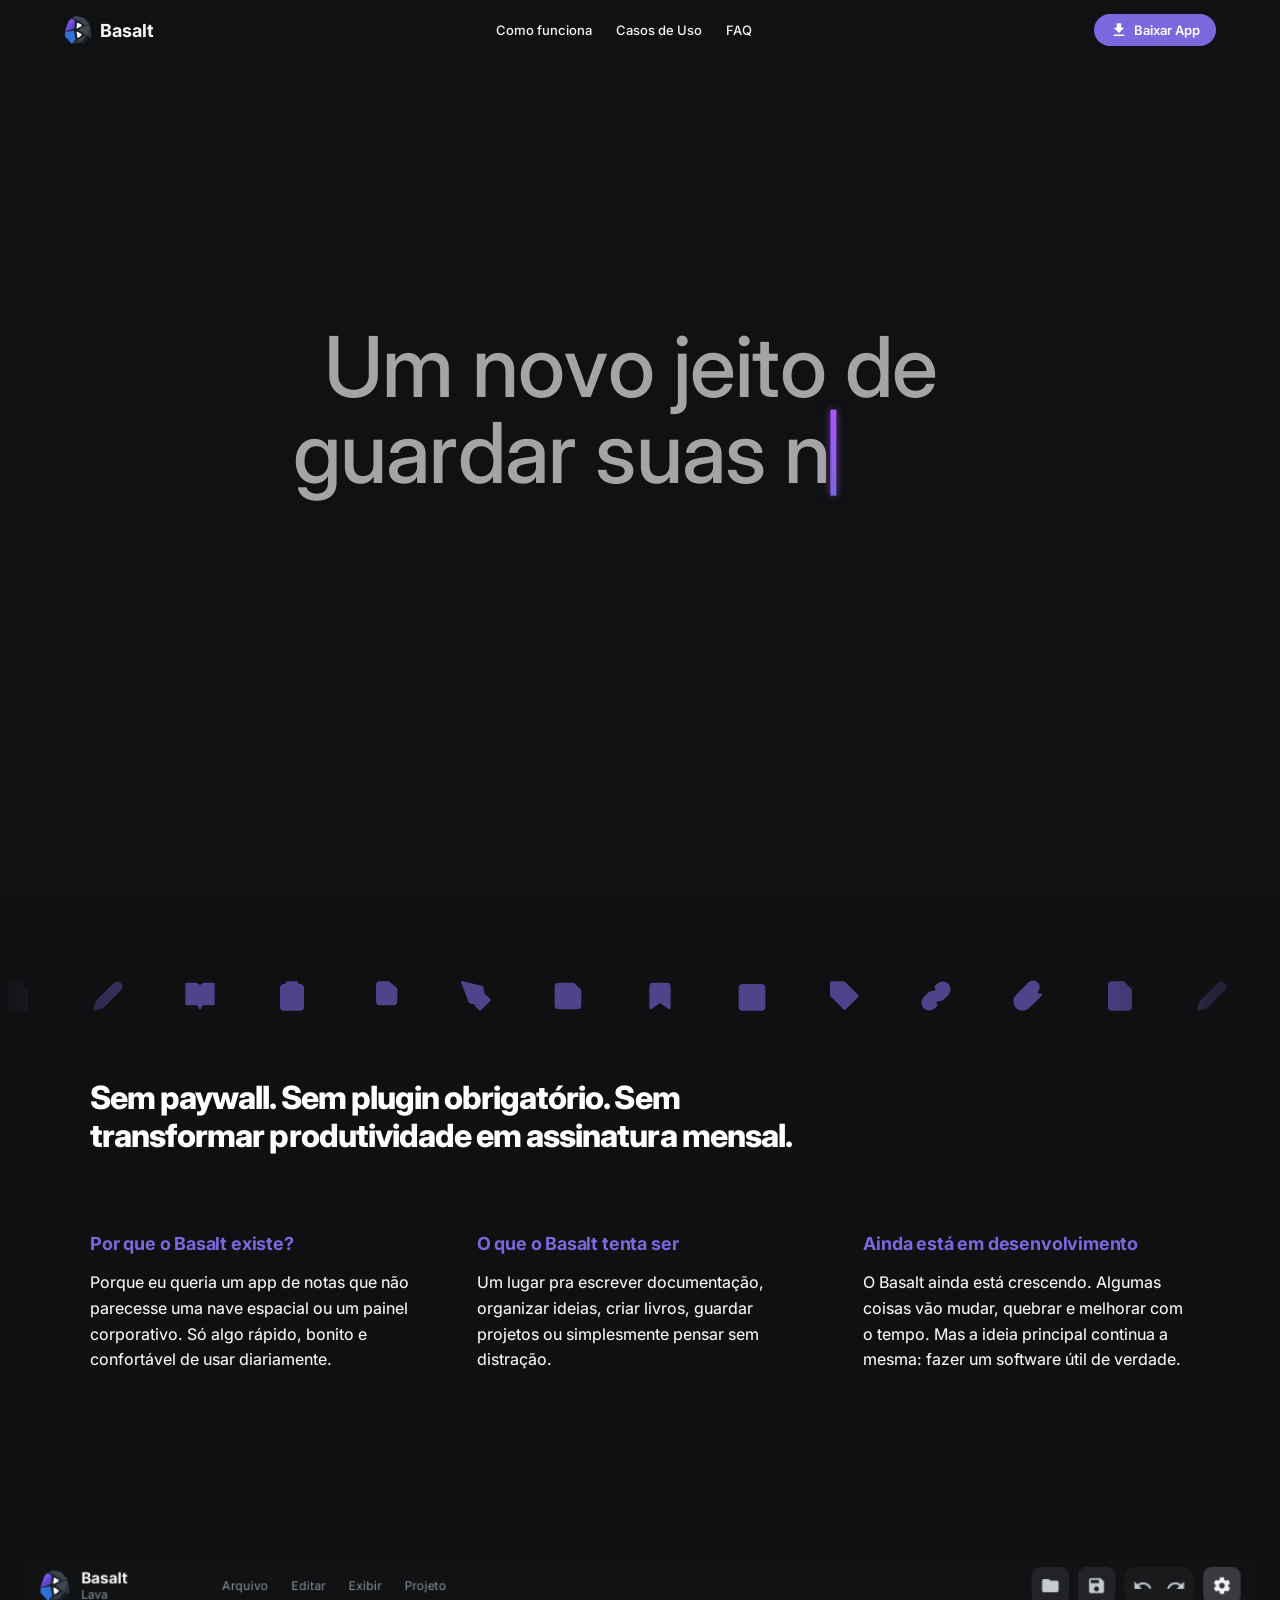
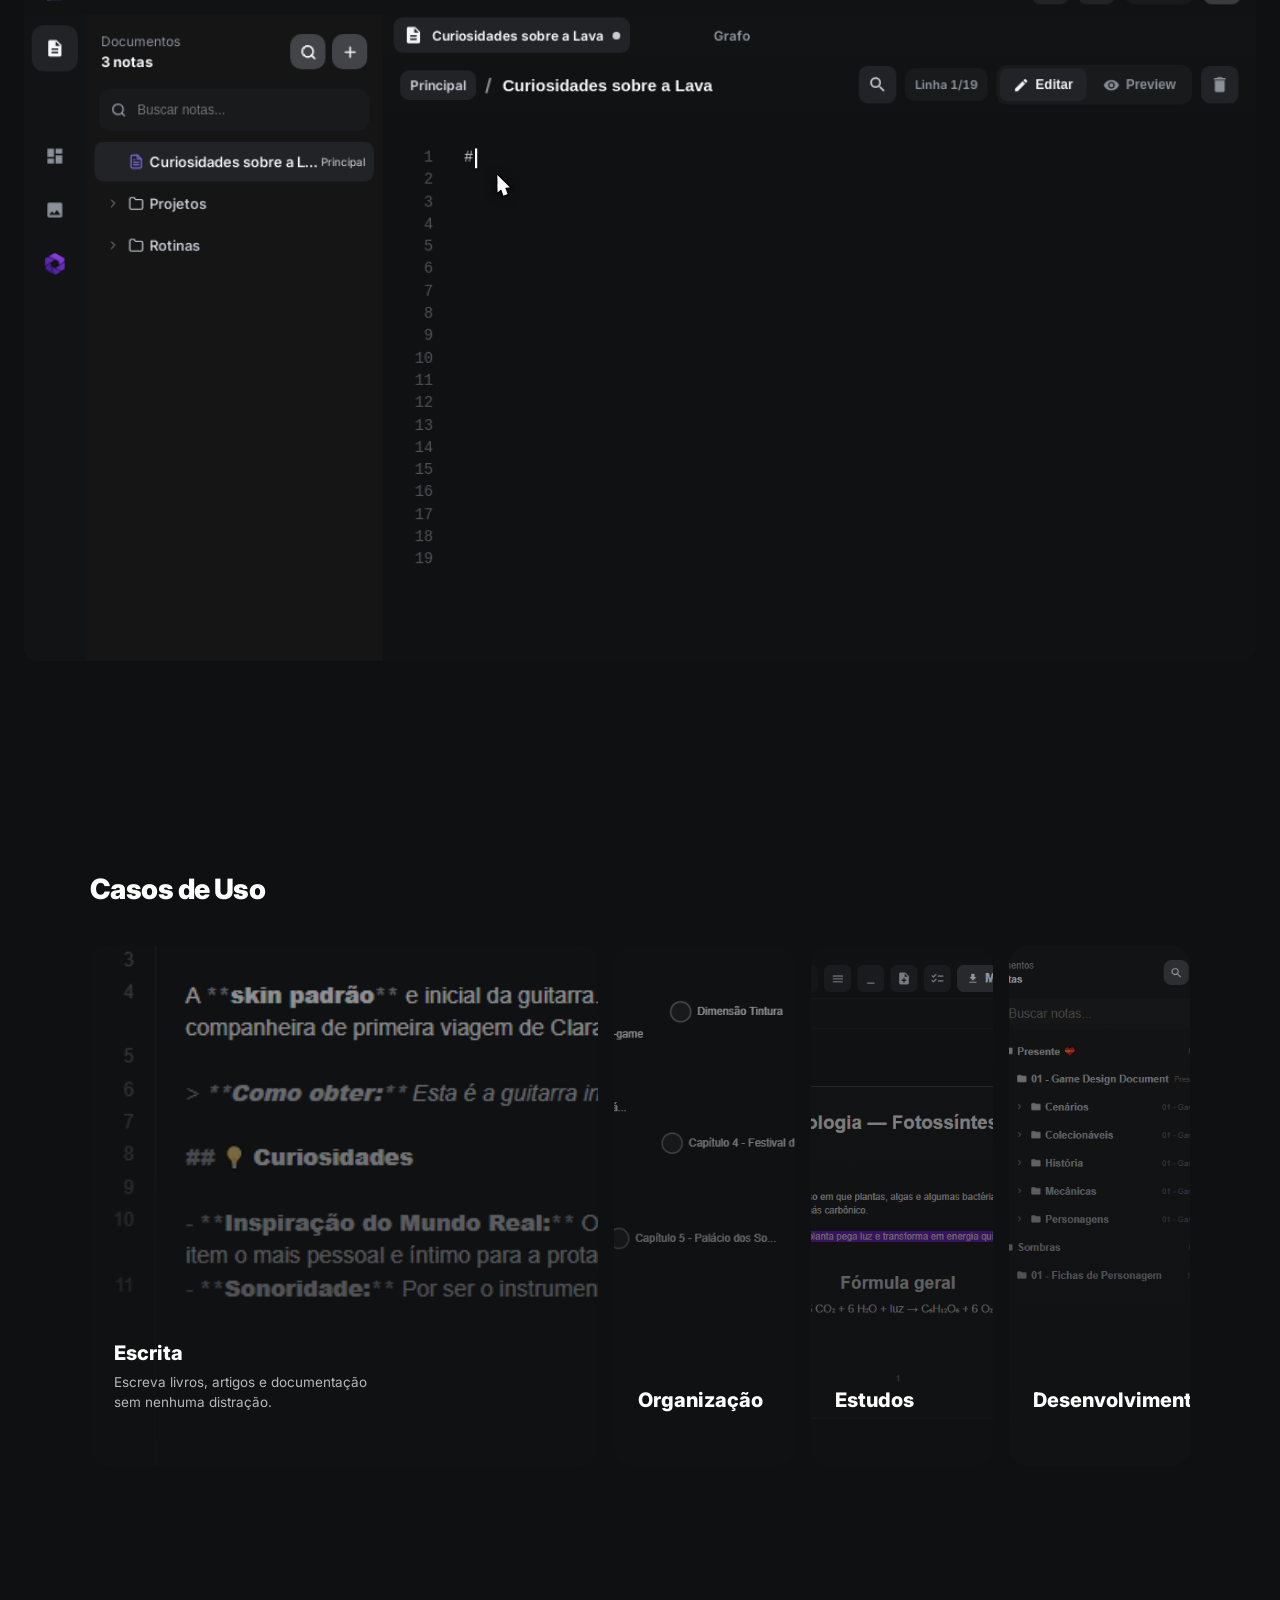
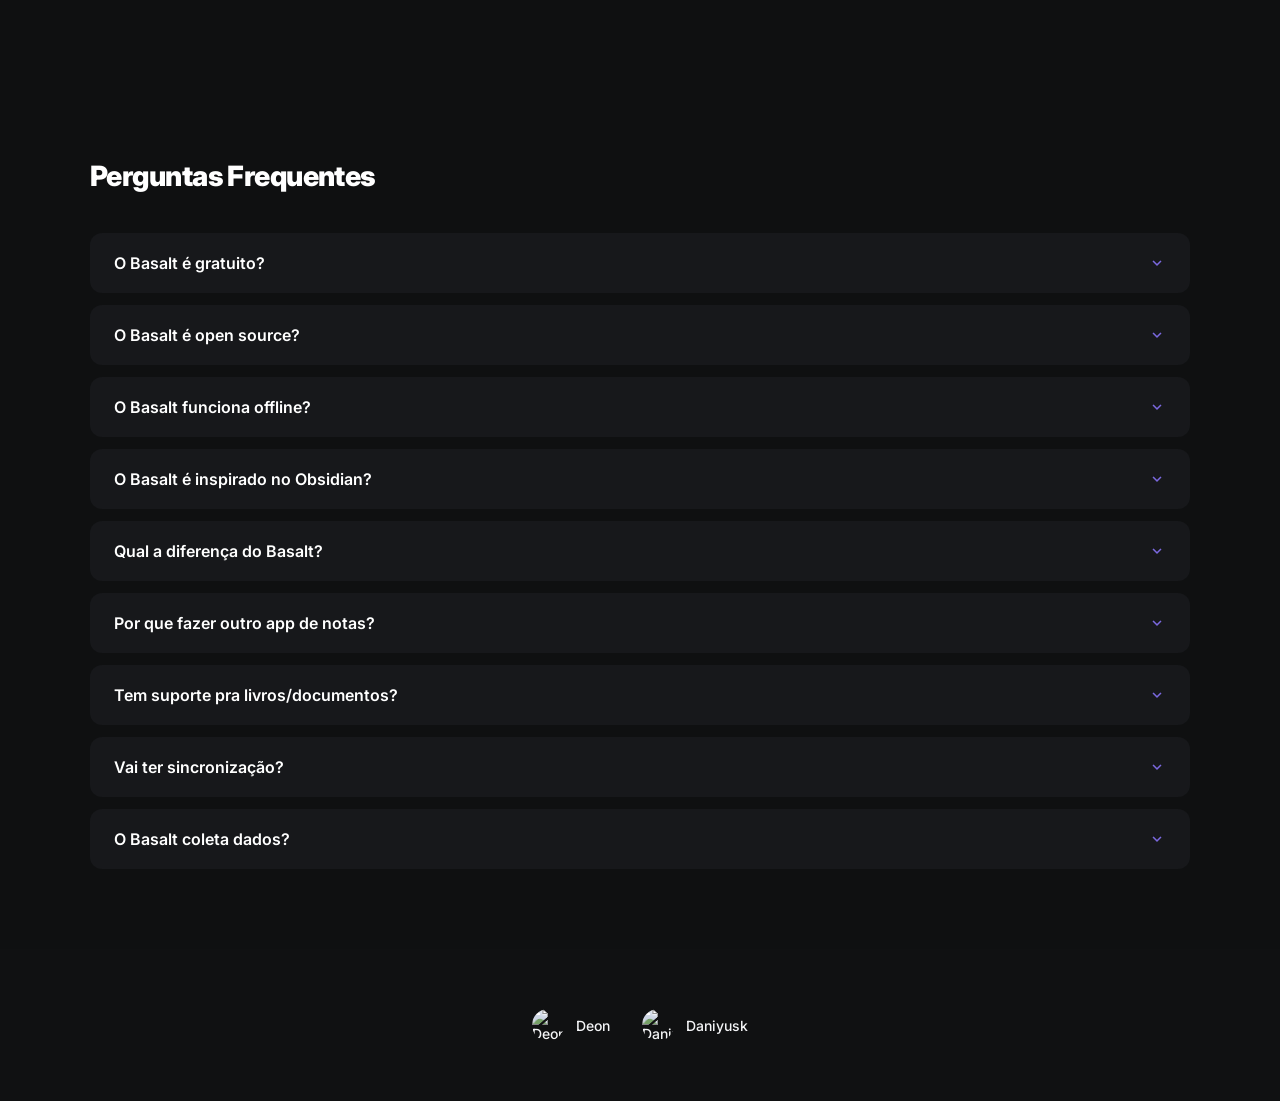
==== index.html @ 3f659035 "Initial commit: Um novo editor de notas." ====
<!DOCTYPE html>
<html lang="pt-BR">
<head>
  <meta charset="UTF-8" />
  <meta name="viewport" content="width=device-width, initial-scale=1.0" />
  <title>Basalt</title>
  <meta name="description" content="Um novo editor de notas." />
  <link rel="icon" type="image/svg+xml" href="images/basalt_logo_solo.svg" />
  <link rel="preconnect" href="https://fonts.googleapis.com" />
  <link rel="preconnect" href="https://fonts.gstatic.com" crossorigin />
  <link href="https://fonts.googleapis.com/css2?family=Inter:wght@400;500;600;700;800&display=swap" rel="stylesheet" />
  <link href="https://fonts.googleapis.com/icon?family=Material+Icons" rel="stylesheet" />
  <link rel="stylesheet" href="style.css" />
</head>
<body data-theme="basalt">

  <header class="main-nav-header">
    <div class="nav-container">
      <a href="index.html" class="nav-logo">
        <img src="images/basalt_logo_solo_white.svg" alt="Basalt Logo" />
        <span>Basalt</span>
      </a>
      <nav class="nav-links">
        <a href="#interactive-preview">Como funciona</a>
        <a href="#use-cases">Casos de Uso</a>
        <a href="#faq">FAQ</a>
        <a href="download.html" class="nav-btn-mobile">Baixar</a>
      </nav>
      <div class="nav-cta">
        <a href="download.html" class="btn-nav-primary">
          <span class="material-icons">file_download</span>
          <span>Baixar App</span>
        </a>
      </div>
      <button class="mobile-menu-toggle" aria-label="Abrir menu">
        <span class="material-icons">menu</span>
      </button>
    </div>
  </header>

  <div class="intro-wrapper">
    <div class="intro-container">
      <div class="intro-logo-header">
        <img class="brand-logo" src="images/basalt_logo_solo_white.svg" alt="Basalt Notes Logo" />
        <span class="brand-name-basalt">Basalt</span>
        <span class="brand-name-notes">Notes</span>
      </div>
      <h1 class="intro-title">
        <span class="intro-title-text"></span><span class="type-cursor"></span>
      </h1>
      <div class="intro-actions">
        <a href="download.html" class="btn btn-primary" id="btn-download">Baixar App</a>
        <a href="#use-cases" class="btn btn-secondary">Casos de uso</a>
      </div>
      <p class="intro-badge-notice">Aplicativo em fase de testes</p>
    </div>
  </div>

  <!-- Mission & Values Section -->
  <section class="mission-section">
    <div class="icon-ticker">
      <div class="icon-ticker-track" id="ticker-track">
        <!-- Reusable Set of 12 Note-Related Icons (Repeated 4 times for ultra-wide safety) -->
        <div class="ticker-set">
          <div class="ticker-item"><svg xmlns="http://www.w3.org/2000/svg" width="24" height="24" viewBox="0 0 24 24" fill="currentColor" stroke="currentColor" stroke-width="2" stroke-linecap="round" stroke-linejoin="round"><path d="M14.5 2H6a2 2 0 0 0-2 2v16a2 2 0 0 0 2 2h12a2 2 0 0 0 2-2V7.5L14.5 2z"></path><polyline points="14 2 14 8 20 8"></polyline></svg></div>
          <div class="ticker-item"><svg xmlns="http://www.w3.org/2000/svg" width="24" height="24" viewBox="0 0 24 24" fill="currentColor" stroke="currentColor" stroke-width="2" stroke-linecap="round" stroke-linejoin="round"><path d="M17 3a2.828 2.828 0 1 1 4 4L7.5 20.5 2 22l1.5-5.5L17 3z"></path></svg></div>
          <div class="ticker-item"><svg xmlns="http://www.w3.org/2000/svg" width="24" height="24" viewBox="0 0 24 24" fill="currentColor" stroke="currentColor" stroke-width="2" stroke-linecap="round" stroke-linejoin="round"><path d="M2 3h6a4 4 0 0 1 4 4v14a3 3 0 0 0-3-3H2z"></path><path d="M22 3h-6a4 4 0 0 0-4 4v14a3 3 0 0 1 3-3h7z"></path></svg></div>
          <div class="ticker-item"><svg xmlns="http://www.w3.org/2000/svg" width="24" height="24" viewBox="0 0 24 24" fill="currentColor" stroke="currentColor" stroke-width="2" stroke-linecap="round" stroke-linejoin="round"><rect x="8" y="2" width="8" height="4" rx="1" ry="1"></rect><path d="M16 4h2a2 2 0 0 1 2 2v14a2 2 0 0 1-2 2H6a2 2 0 0 1-2-2V6a2 2 0 0 1 2-2h2"></path></svg></div>
          <div class="ticker-item"><svg xmlns="http://www.w3.org/2000/svg" width="24" height="24" viewBox="0 0 24 24" fill="currentColor" stroke="currentColor" stroke-width="2" stroke-linecap="round" stroke-linejoin="round"><path d="M15.5 2H8.6c-.4 0-.8.2-1.1.5-.3.3-.5.7-.5 1.1v12.8c0 .4.2.8.5 1.1.3.3.7.5 1.1.5h10.8c.4 0 .8-.2 1.1-.5.3-.3.5-.7.5-1.1V6.5L15.5 2z"></path><path d="M15 2v5h5"></path></svg></div>
          <div class="ticker-item"><svg xmlns="http://www.w3.org/2000/svg" width="24" height="24" viewBox="0 0 24 24" fill="currentColor" stroke="currentColor" stroke-width="2" stroke-linecap="round" stroke-linejoin="round"><path d="m12 19 7-7 3 3-7 7-3-3z"></path><path d="m18 13-1.5-7.5L2 2l5.5 14.5L13 18l5-5z"></path><path d="m2 2 5 2.25L2 2z"></path></svg></div>
          <div class="ticker-item"><svg xmlns="http://www.w3.org/2000/svg" width="24" height="24" viewBox="0 0 24 24" fill="currentColor" stroke="currentColor" stroke-width="2" stroke-linecap="round" stroke-linejoin="round"><path d="M19 21H5a2 2 0 0 1-2-2V5a2 2 0 0 1 2-2h11l5 5v11a2 2 0 0 1-2 2z"></path><polyline points="17 21 17 13 7 13 7 21"></polyline><polyline points="7 3 7 8 15 8"></polyline></svg></div>
          <div class="ticker-item"><svg xmlns="http://www.w3.org/2000/svg" width="24" height="24" viewBox="0 0 24 24" fill="currentColor" stroke="currentColor" stroke-width="2" stroke-linecap="round" stroke-linejoin="round"><path d="m19 21-7-5-7 5V5a2 2 0 0 1 2-2h10a2 2 0 0 1 2 2z"></path></svg></div>
          <div class="ticker-item"><svg xmlns="http://www.w3.org/2000/svg" width="24" height="24" viewBox="0 0 24 24" fill="currentColor" stroke="currentColor" stroke-width="2" stroke-linecap="round" stroke-linejoin="round"><rect x="3" y="4" width="18" height="18" rx="2" ry="2"></rect><line x1="3" y1="10" x2="21" y2="10"></line><line x1="9" y1="4" x2="9" y2="10"></line><line x1="15" y1="4" x2="15" y2="10"></line></svg></div>
          <div class="ticker-item"><svg xmlns="http://www.w3.org/2000/svg" width="24" height="24" viewBox="0 0 24 24" fill="currentColor" stroke="currentColor" stroke-width="2" stroke-linecap="round" stroke-linejoin="round"><path d="m12 2 10 10-9.5 9.5-10-10V2z"></path><circle cx="9" cy="9" r="2"></circle></svg></div>
          <div class="ticker-item"><svg xmlns="http://www.w3.org/2000/svg" width="24" height="24" viewBox="0 0 24 24" fill="currentColor" stroke="currentColor" stroke-width="2" stroke-linecap="round" stroke-linejoin="round"><path d="M10 13a5 5 0 0 0 7.54.54l3-3a5 5 0 0 0-7.07-7.07l-1.72 1.71"></path><path d="M14 11a5 5 0 0 0-7.54-.54l-3 3a5 5 0 0 0 7.07 7.07l1.71-1.71"></path></svg></div>
          <div class="ticker-item"><svg xmlns="http://www.w3.org/2000/svg" width="24" height="24" viewBox="0 0 24 24" fill="currentColor" stroke="currentColor" stroke-width="2" stroke-linecap="round" stroke-linejoin="round"><path d="m21.44 11.05-9.19 9.19a6 6 0 0 1-8.49-8.49l9.19-9.19a4 4 0 0 1 5.66 5.66l-9.2 9.19a2 2 0 0 1-2.83-2.83l8.49-8.48"></path></svg></div>
        </div>
        <!-- Duplicates -->
        <div class="ticker-set"><div class="ticker-item"><svg xmlns="http://www.w3.org/2000/svg" width="24" height="24" viewBox="0 0 24 24" fill="currentColor" stroke="currentColor" stroke-width="2" stroke-linecap="round" stroke-linejoin="round"><path d="M14.5 2H6a2 2 0 0 0-2 2v16a2 2 0 0 0 2 2h12a2 2 0 0 0 2-2V7.5L14.5 2z"></path><polyline points="14 2 14 8 20 8"></polyline></svg></div><div class="ticker-item"><svg xmlns="http://www.w3.org/2000/svg" width="24" height="24" viewBox="0 0 24 24" fill="currentColor" stroke="currentColor" stroke-width="2" stroke-linecap="round" stroke-linejoin="round"><path d="M17 3a2.828 2.828 0 1 1 4 4L7.5 20.5 2 22l1.5-5.5L17 3z"></path></svg></div><div class="ticker-item"><svg xmlns="http://www.w3.org/2000/svg" width="24" height="24" viewBox="0 0 24 24" fill="currentColor" stroke="currentColor" stroke-width="2" stroke-linecap="round" stroke-linejoin="round"><path d="M2 3h6a4 4 0 0 1 4 4v14a3 3 0 0 0-3-3H2z"></path><path d="M22 3h-6a4 4 0 0 0-4 4v14a3 3 0 0 1 3-3h7z"></path></svg></div><div class="ticker-item"><svg xmlns="http://www.w3.org/2000/svg" width="24" height="24" viewBox="0 0 24 24" fill="currentColor" stroke="currentColor" stroke-width="2" stroke-linecap="round" stroke-linejoin="round"><rect x="8" y="2" width="8" height="4" rx="1" ry="1"></rect><path d="M16 4h2a2 2 0 0 1 2 2v14a2 2 0 0 1-2 2H6a2 2 0 0 1-2-2V6a2 2 0 0 1 2-2h2"></path></svg></div><div class="ticker-item"><svg xmlns="http://www.w3.org/2000/svg" width="24" height="24" viewBox="0 0 24 24" fill="currentColor" stroke="currentColor" stroke-width="2" stroke-linecap="round" stroke-linejoin="round"><path d="M15.5 2H8.6c-.4 0-.8.2-1.1.5-.3.3-.5.7-.5 1.1v12.8c0 .4.2.8.5 1.1.3.3.7.5 1.1.5h10.8c.4 0 .8-.2 1.1-.5.3-.3.5-.7.5-1.1V6.5L15.5 2z"></path><path d="M15 2v5h5"></path></svg></div><div class="ticker-item"><svg xmlns="http://www.w3.org/2000/svg" width="24" height="24" viewBox="0 0 24 24" fill="currentColor" stroke="currentColor" stroke-width="2" stroke-linecap="round" stroke-linejoin="round"><path d="m12 19 7-7 3 3-7 7-3-3z"></path><path d="m18 13-1.5-7.5L2 2l5.5 14.5L13 18l5-5z"></path><path d="m2 2 5 2.25L2 2z"></path></svg></div><div class="ticker-item"><svg xmlns="http://www.w3.org/2000/svg" width="24" height="24" viewBox="0 0 24 24" fill="currentColor" stroke="currentColor" stroke-width="2" stroke-linecap="round" stroke-linejoin="round"><path d="M19 21H5a2 2 0 0 1-2-2V5a2 2 0 0 1 2-2h11l5 5v11a2 2 0 0 1-2 2z"></path><polyline points="17 21 17 13 7 13 7 21"></polyline><polyline points="7 3 7 8 15 8"></polyline></svg></div><div class="ticker-item"><svg xmlns="http://www.w3.org/2000/svg" width="24" height="24" viewBox="0 0 24 24" fill="currentColor" stroke="currentColor" stroke-width="2" stroke-linecap="round" stroke-linejoin="round"><path d="m19 21-7-5-7 5V5a2 2 0 0 1 2-2h10a2 2 0 0 1 2 2z"></path></svg></div><div class="ticker-item"><svg xmlns="http://www.w3.org/2000/svg" width="24" height="24" viewBox="0 0 24 24" fill="currentColor" stroke="currentColor" stroke-width="2" stroke-linecap="round" stroke-linejoin="round"><rect x="3" y="4" width="18" height="18" rx="2" ry="2"></rect><line x1="3" y1="10" x2="21" y2="10"></line><line x1="9" y1="4" x2="9" y2="10"></line><line x1="15" y1="4" x2="15" y2="10"></line></svg></div><div class="ticker-item"><svg xmlns="http://www.w3.org/2000/svg" width="24" height="24" viewBox="0 0 24 24" fill="currentColor" stroke="currentColor" stroke-width="2" stroke-linecap="round" stroke-linejoin="round"><path d="m12 2 10 10-9.5 9.5-10-10V2z"></path><circle cx="9" cy="9" r="2"></circle></svg></div><div class="ticker-item"><svg xmlns="http://www.w3.org/2000/svg" width="24" height="24" viewBox="0 0 24 24" fill="currentColor" stroke="currentColor" stroke-width="2" stroke-linecap="round" stroke-linejoin="round"><path d="M10 13a5 5 0 0 0 7.54.54l3-3a5 5 0 0 0-7.07-7.07l-1.72 1.71"></path><path d="M14 11a5 5 0 0 0-7.54-.54l-3 3a5 5 0 0 0 7.07 7.07l1.71-1.71"></path></svg></div><div class="ticker-item"><svg xmlns="http://www.w3.org/2000/svg" width="24" height="24" viewBox="0 0 24 24" fill="currentColor" stroke="currentColor" stroke-width="2" stroke-linecap="round" stroke-linejoin="round"><path d="m21.44 11.05-9.19 9.19a6 6 0 0 1-8.49-8.49l9.19-9.19a4 4 0 0 1 5.66 5.66l-9.2 9.19a2 2 0 0 1-2.83-2.83l8.49-8.48"></path></svg></div></div>
        <div class="ticker-set"><div class="ticker-item"><svg xmlns="http://www.w3.org/2000/svg" width="24" height="24" viewBox="0 0 24 24" fill="currentColor" stroke="currentColor" stroke-width="2" stroke-linecap="round" stroke-linejoin="round"><path d="M14.5 2H6a2 2 0 0 0-2 2v16a2 2 0 0 0 2 2h12a2 2 0 0 0 2-2V7.5L14.5 2z"></path><polyline points="14 2 14 8 20 8"></polyline></svg></div><div class="ticker-item"><svg xmlns="http://www.w3.org/2000/svg" width="24" height="24" viewBox="0 0 24 24" fill="currentColor" stroke="currentColor" stroke-width="2" stroke-linecap="round" stroke-linejoin="round"><path d="M17 3a2.828 2.828 0 1 1 4 4L7.5 20.5 2 22l1.5-5.5L17 3z"></path></svg></div><div class="ticker-item"><svg xmlns="http://www.w3.org/2000/svg" width="24" height="24" viewBox="0 0 24 24" fill="currentColor" stroke="currentColor" stroke-width="2" stroke-linecap="round" stroke-linejoin="round"><path d="M2 3h6a4 4 0 0 1 4 4v14a3 3 0 0 0-3-3H2z"></path><path d="M22 3h-6a4 4 0 0 0-4 4v14a3 3 0 0 1 3-3h7z"></path></svg></div><div class="ticker-item"><svg xmlns="http://www.w3.org/2000/svg" width="24" height="24" viewBox="0 0 24 24" fill="currentColor" stroke="currentColor" stroke-width="2" stroke-linecap="round" stroke-linejoin="round"><rect x="8" y="2" width="8" height="4" rx="1" ry="1"></rect><path d="M16 4h2a2 2 0 0 1 2 2v14a2 2 0 0 1-2 2H6a2 2 0 0 1-2-2V6a2 2 0 0 1 2-2h2"></path></svg></div><div class="ticker-item"><svg xmlns="http://www.w3.org/2000/svg" width="24" height="24" viewBox="0 0 24 24" fill="currentColor" stroke="currentColor" stroke-width="2" stroke-linecap="round" stroke-linejoin="round"><path d="M15.5 2H8.6c-.4 0-.8.2-1.1.5-.3.3-.5.7-.5 1.1v12.8c0 .4.2.8.5 1.1.3.3.7.5 1.1.5h10.8c.4 0 .8-.2 1.1-.5.3-.3.5-.7.5-1.1V6.5L15.5 2z"></path><path d="M15 2v5h5"></path></svg></div><div class="ticker-item"><svg xmlns="http://www.w3.org/2000/svg" width="24" height="24" viewBox="0 0 24 24" fill="currentColor" stroke="currentColor" stroke-width="2" stroke-linecap="round" stroke-linejoin="round"><path d="m12 19 7-7 3 3-7 7-3-3z"></path><path d="m18 13-1.5-7.5L2 2l5.5 14.5L13 18l5-5z"></path><path d="m2 2 5 2.25L2 2z"></path></svg></div><div class="ticker-item"><svg xmlns="http://www.w3.org/2000/svg" width="24" height="24" viewBox="0 0 24 24" fill="currentColor" stroke="currentColor" stroke-width="2" stroke-linecap="round" stroke-linejoin="round"><path d="M19 21H5a2 2 0 0 1-2-2V5a2 2 0 0 1 2-2h11l5 5v11a2 2 0 0 1-2 2z"></path><polyline points="17 21 17 13 7 13 7 21"></polyline><polyline points="7 3 7 8 15 8"></polyline></svg></div><div class="ticker-item"><svg xmlns="http://www.w3.org/2000/svg" width="24" height="24" viewBox="0 0 24 24" fill="currentColor" stroke="currentColor" stroke-width="2" stroke-linecap="round" stroke-linejoin="round"><path d="m19 21-7-5-7 5V5a2 2 0 0 1 2-2h10a2 2 0 0 1 2 2z"></path></svg></div><div class="ticker-item"><svg xmlns="http://www.w3.org/2000/svg" width="24" height="24" viewBox="0 0 24 24" fill="currentColor" stroke="currentColor" stroke-width="2" stroke-linecap="round" stroke-linejoin="round"><rect x="3" y="4" width="18" height="18" rx="2" ry="2"></rect><line x1="3" y1="10" x2="21" y2="10"></line><line x1="9" y1="4" x2="9" y2="10"></line><line x1="15" y1="4" x2="15" y2="10"></line></svg></div><div class="ticker-item"><svg xmlns="http://www.w3.org/2000/svg" width="24" height="24" viewBox="0 0 24 24" fill="currentColor" stroke="currentColor" stroke-width="2" stroke-linecap="round" stroke-linejoin="round"><path d="m12 2 10 10-9.5 9.5-10-10V2z"></path><circle cx="9" cy="9" r="2"></circle></svg></div><div class="ticker-item"><svg xmlns="http://www.w3.org/2000/svg" width="24" height="24" viewBox="0 0 24 24" fill="currentColor" stroke="currentColor" stroke-width="2" stroke-linecap="round" stroke-linejoin="round"><path d="M10 13a5 5 0 0 0 7.54.54l3-3a5 5 0 0 0-7.07-7.07l-1.72 1.71"></path><path d="M14 11a5 5 0 0 0-7.54-.54l-3 3a5 5 0 0 0 7.07 7.07l1.71-1.71"></path></svg></div><div class="ticker-item"><svg xmlns="http://www.w3.org/2000/svg" width="24" height="24" viewBox="0 0 24 24" fill="currentColor" stroke="currentColor" stroke-width="2" stroke-linecap="round" stroke-linejoin="round"><path d="m21.44 11.05-9.19 9.19a6 6 0 0 1-8.49-8.49l9.19-9.19a4 4 0 0 1 5.66 5.66l-9.2 9.19a2 2 0 0 1-2.83-2.83l8.49-8.48"></path></svg></div></div>
        <div class="ticker-set"><div class="ticker-item"><svg xmlns="http://www.w3.org/2000/svg" width="24" height="24" viewBox="0 0 24 24" fill="currentColor" stroke="currentColor" stroke-width="2" stroke-linecap="round" stroke-linejoin="round"><path d="M14.5 2H6a2 2 0 0 0-2 2v16a2 2 0 0 0 2 2h12a2 2 0 0 0 2-2V7.5L14.5 2z"></path><polyline points="14 2 14 8 20 8"></polyline></svg></div><div class="ticker-item"><svg xmlns="http://www.w3.org/2000/svg" width="24" height="24" viewBox="0 0 24 24" fill="currentColor" stroke="currentColor" stroke-width="2" stroke-linecap="round" stroke-linejoin="round"><path d="M17 3a2.828 2.828 0 1 1 4 4L7.5 20.5 2 22l1.5-5.5L17 3z"></path></svg></div><div class="ticker-item"><svg xmlns="http://www.w3.org/2000/svg" width="24" height="24" viewBox="0 0 24 24" fill="currentColor" stroke="currentColor" stroke-width="2" stroke-linecap="round" stroke-linejoin="round"><path d="M2 3h6a4 4 0 0 1 4 4v14a3 3 0 0 0-3-3H2z"></path><path d="M22 3h-6a4 4 0 0 0-4 4v14a3 3 0 0 1 3-3h7z"></path></svg></div><div class="ticker-item"><svg xmlns="http://www.w3.org/2000/svg" width="24" height="24" viewBox="0 0 24 24" fill="currentColor" stroke="currentColor" stroke-width="2" stroke-linecap="round" stroke-linejoin="round"><rect x="8" y="2" width="8" height="4" rx="1" ry="1"></rect><path d="M16 4h2a2 2 0 0 1 2 2v14a2 2 0 0 1-2 2H6a2 2 0 0 1-2-2V6a2 2 0 0 1 2-2h2"></path></svg></div><div class="ticker-item"><svg xmlns="http://www.w3.org/2000/svg" width="24" height="24" viewBox="0 0 24 24" fill="currentColor" stroke="currentColor" stroke-width="2" stroke-linecap="round" stroke-linejoin="round"><path d="M15.5 2H8.6c-.4 0-.8.2-1.1.5-.3.3-.5.7-.5 1.1v12.8c0 .4.2.8.5 1.1.3.3.7.5 1.1.5h10.8c.4 0 .8-.2 1.1-.5.3-.3.5-.7.5-1.1V6.5L15.5 2z"></path><path d="M15 2v5h5"></path></svg></div><div class="ticker-item"><svg xmlns="http://www.w3.org/2000/svg" width="24" height="24" viewBox="0 0 24 24" fill="currentColor" stroke="currentColor" stroke-width="2" stroke-linecap="round" stroke-linejoin="round"><path d="m12 19 7-7 3 3-7 7-3-3z"></path><path d="m18 13-1.5-7.5L2 2l5.5 14.5L13 18l5-5z"></path><path d="m2 2 5 2.25L2 2z"></path></svg></div><div class="ticker-item"><svg xmlns="http://www.w3.org/2000/svg" width="24" height="24" viewBox="0 0 24 24" fill="currentColor" stroke="currentColor" stroke-width="2" stroke-linecap="round" stroke-linejoin="round"><path d="M19 21H5a2 2 0 0 1-2-2V5a2 2 0 0 1 2-2h11l5 5v11a2 2 0 0 1-2 2z"></path><polyline points="17 21 17 13 7 13 7 21"></polyline><polyline points="7 3 7 8 15 8"></polyline></svg></div><div class="ticker-item"><svg xmlns="http://www.w3.org/2000/svg" width="24" height="24" viewBox="0 0 24 24" fill="currentColor" stroke="currentColor" stroke-width="2" stroke-linecap="round" stroke-linejoin="round"><path d="m19 21-7-5-7 5V5a2 2 0 0 1 2-2h10a2 2 0 0 1 2 2z"></path></svg></div><div class="ticker-item"><svg xmlns="http://www.w3.org/2000/svg" width="24" height="24" viewBox="0 0 24 24" fill="currentColor" stroke="currentColor" stroke-width="2" stroke-linecap="round" stroke-linejoin="round"><rect x="3" y="4" width="18" height="18" rx="2" ry="2"></rect><line x1="3" y1="10" x2="21" y2="10"></line><line x1="9" y1="4" x2="9" y2="10"></line><line x1="15" y1="4" x2="15" y2="10"></line></svg></div><div class="ticker-item"><svg xmlns="http://www.w3.org/2000/svg" width="24" height="24" viewBox="0 0 24 24" fill="currentColor" stroke="currentColor" stroke-width="2" stroke-linecap="round" stroke-linejoin="round"><path d="m12 2 10 10-9.5 9.5-10-10V2z"></path><circle cx="9" cy="9" r="2"></circle></svg></div><div class="ticker-item"><svg xmlns="http://www.w3.org/2000/svg" width="24" height="24" viewBox="0 0 24 24" fill="currentColor" stroke="currentColor" stroke-width="2" stroke-linecap="round" stroke-linejoin="round"><path d="M10 13a5 5 0 0 0 7.54.54l3-3a5 5 0 0 0-7.07-7.07l-1.72 1.71"></path><path d="M14 11a5 5 0 0 0-7.54-.54l-3 3a5 5 0 0 0 7.07 7.07l1.71-1.71"></path></svg></div><div class="ticker-item"><svg xmlns="http://www.w3.org/2000/svg" width="24" height="24" viewBox="0 0 24 24" fill="currentColor" stroke="currentColor" stroke-width="2" stroke-linecap="round" stroke-linejoin="round"><path d="m21.44 11.05-9.19 9.19a6 6 0 0 1-8.49-8.49l9.19-9.19a4 4 0 0 1 5.66 5.66l-9.2 9.19a2 2 0 0 1-2.83-2.83l8.49-8.48"></path></svg></div></div>
      </div>
    </div>
  </section>

  <!-- Philosophy Section -->
  <section class="philosophy-section">
    <div class="philosophy-container">
      <h2 class="philosophy-highlight">Sem paywall. Sem plugin obrigatório. Sem transformar produtividade em assinatura mensal.</h2>
      
      <div class="philosophy-grid">
        <div class="philosophy-card">
          <h3>Por que o Basalt existe?</h3>
          <p>Porque eu queria um app de notas que não parecesse uma nave espacial ou um painel corporativo. Só algo rápido, bonito e confortável de usar diariamente.</p>
        </div>
        
        <div class="philosophy-card">
          <h3>O que o Basalt tenta ser</h3>
          <p>Um lugar pra escrever documentação, organizar ideias, criar livros, guardar projetos ou simplesmente pensar sem distração.</p>
        </div>
        
        <div class="philosophy-card">
          <h3>Ainda está em desenvolvimento</h3>
          <p>O Basalt ainda está crescendo. Algumas coisas vão mudar, quebrar e melhorar com o tempo. Mas a ideia principal continua a mesma: fazer um software útil de verdade.</p>
        </div>
      </div>
    </div>
  </section>

  <!-- Interactive macOS App Mockup Section -->
  <section class="interactive-preview-section" id="interactive-preview">
    <div class="interactive-preview-container">
      <div class="mac-mockup-wrapper">
        <header class="mockup-topbar">
          <div class="brand">
            <img class="basalt-logo-image" src="images/basalt_logo_solo_white.svg" alt="" />
            <div>
              <strong>Basalt</strong>
              <span>Lava</span>
            </div>
          </div>
          <nav class="app-menubar" aria-label="Menu do app">
            <span>Arquivo</span>
            <span>Editar</span>
            <span>Exibir</span>
            <span>Projeto</span>
          </nav>
          <div class="window-drag-region"></div>
          <div class="topbar-actions">
            <button class="icon-button" title="Projetos">
              <span class="material-icons">folder</span>
            </button>
            <button class="icon-button" title="Salvar">
              <span class="material-icons">save</span>
            </button>
            <div class="history-controls">
              <button class="icon-button" title="Desfazer"><span class="material-icons">undo</span></button>
              <button class="icon-button" title="Refazer"><span class="material-icons">redo</span></button>
            </div>
            <button class="primary-button" title="Configuracoes">
              <span class="material-icons">settings</span>
            </button>
          </div>
        </header>

        <div class="mockup-app-content">
          <div class="mockup-layout">
            <div class="left-stack">
              <nav class="activity-rail" aria-label="Navegacao lateral">
                <button class="active" title="Documentos"><span class="material-icons">description</span></button>
                <button title="Grafo"><span class="material-icons">hub</span></button>
                <button title="Canvas"><span class="material-icons">dashboard</span></button>
                <button title="Midia"><span class="material-icons">image</span></button>
                <button title="Slate"><img class="slate-logo" src="images/slate-logo.svg" alt="" width="20" height="20" draggable="false" /></button>
              </nav>
              <aside class="workspace-sidebar">
          <div class="documents-sidebar">
            <div class="section-header">
              <div class="section-title">
                <div>
                  <span>Documentos</span>
                  <strong>3 notas</strong>
                </div>
              </div>
              <div class="section-actions">
                <button class="section-action primary" title="Pesquisar">
                  <svg xmlns="http://www.w3.org/2000/svg" width="15" height="15" viewBox="0 0 24 24" fill="none" stroke="currentColor" stroke-width="2.5" stroke-linecap="round" stroke-linejoin="round"><circle cx="11" cy="11" r="8"></circle><line x1="21" y1="21" x2="16.65" y2="16.65"></line></svg>
                </button>
                <button class="section-action primary" title="Criar">
                  <svg xmlns="http://www.w3.org/2000/svg" width="15" height="15" viewBox="0 0 24 24" fill="none" stroke="currentColor" stroke-width="2.5" stroke-linecap="round" stroke-linejoin="round"><line x1="12" y1="5" x2="12" y2="19"></line><line x1="5" y1="12" x2="19" y2="12"></line></svg>
                </button>
              </div>
            </div>

            <div class="search-box">
              <svg xmlns="http://www.w3.org/2000/svg" width="14" height="14" viewBox="0 0 24 24" fill="none" stroke="currentColor" stroke-width="2.5" stroke-linecap="round" stroke-linejoin="round"><circle cx="11" cy="11" r="8"></circle><line x1="21" y1="21" x2="16.65" y2="16.65"></line></svg>
              <input placeholder="Buscar notas..." disabled />
            </div>

            <div class="note-tree">
              <div class="note-row active">
                <span class="tree-expander"><span class="tree-expander-spacer"></span></span>
                <span class="tree-icon">
                  <svg xmlns="http://www.w3.org/2000/svg" width="14" height="14" viewBox="0 0 24 24" fill="none" stroke="currentColor" stroke-width="2" stroke-linecap="round" stroke-linejoin="round"><path d="M14 2H6a2 2 0 0 0-2 2v16a2 2 0 0 0 2 2h12a2 2 0 0 0 2-2V8z"></path><polyline points="14 2 14 8 20 8"></polyline><line x1="16" y1="13" x2="8" y2="13"></line><line x1="16" y1="17" x2="8" y2="17"></line><polyline points="10 9 9 9 8 9"></polyline></svg>
                </span>
                <span class="note-title">Curiosidades sobre a Lava</span>
                <small>Principal</small>
              </div>

              <div class="note-row">
                <span class="tree-expander">
                  <svg xmlns="http://www.w3.org/2000/svg" width="12" height="12" viewBox="0 0 24 24" fill="none" stroke="currentColor" stroke-width="2" stroke-linecap="round" stroke-linejoin="round"><polyline points="9 18 15 12 9 6"></polyline></svg>
                </span>
                <span class="tree-icon">
                  <svg xmlns="http://www.w3.org/2000/svg" width="14" height="14" viewBox="0 0 24 24" fill="none" stroke="currentColor" stroke-width="2" stroke-linecap="round" stroke-linejoin="round"><path d="M22 19a2 2 0 0 1-2 2H4a2 2 0 0 1-2-2V5a2 2 0 0 1 2-2h5l2 3h9a2 2 0 0 1 2 2z"></path></svg>
                </span>
                <span class="note-title">Projetos</span>
              </div>

              <div class="note-row">
                <span class="tree-expander">
                  <svg xmlns="http://www.w3.org/2000/svg" width="12" height="12" viewBox="0 0 24 24" fill="none" stroke="currentColor" stroke-width="2" stroke-linecap="round" stroke-linejoin="round"><polyline points="9 18 15 12 9 6"></polyline></svg>
                </span>
                <span class="tree-icon">
                  <svg xmlns="http://www.w3.org/2000/svg" width="14" height="14" viewBox="0 0 24 24" fill="none" stroke="currentColor" stroke-width="2" stroke-linecap="round" stroke-linejoin="round"><path d="M22 19a2 2 0 0 1-2 2H4a2 2 0 0 1-2-2V5a2 2 0 0 1 2-2h5l2 3h9a2 2 0 0 1 2 2z"></path></svg>
                </span>
                <span class="note-title">Rotinas</span>
              </div>

            </div>
          </div>

              </aside>
            </div>

          <main class="workspace">
            <div class="tabs-bar compact">
              <div class="tab active">
                <span class="material-icons">description</span>
                <span>Curiosidades sobre a Lava</span>
                <span class="tab-unsaved-dot"></span>
              </div>
              <div class="tab">
                <span class="material-icons">hub</span>
                <span>Grafo</span>
              </div>
            </div>
            <section class="editor-shell">
              <div class="editor-toolbar">
                <div class="breadcrumb">
                  <span>Principal</span>
                  <strong>/</strong>
                  <input value="Curiosidades sobre a Lava" aria-label="Titulo da nota" readonly />
                </div>
                <div class="toolbar-actions">
                  <button class="icon-button" title="Buscar nesta nota">
                    <span class="material-icons">search</span>
                  </button>
                  <span class="editor-line-status" id="mockup-line-status">Linha 1/8</span>
                  <div class="segmented">
                    <button class="active" id="mac-tab-edit">
                      <span class="material-icons">edit</span>
                      <span>Editar</span>
                    </button>
                    <button id="mac-tab-preview">
                      <span class="material-icons">visibility</span>
                      <span>Preview</span>
                    </button>
                  </div>
                  <button class="icon-button danger" title="Apagar nota">
                    <span class="material-icons">delete</span>
                  </button>
                </div>
              </div>
              <div class="editor-area wide">
            <!-- Edit Mode Panel -->
            <div class="mockup-editor-panel active" id="editor-panel">
              <div class="editor-line-numbers">
                <span>1</span>
                <span>2</span>
                <span>3</span>
                <span>4</span>
                <span>5</span>
                <span>6</span>
                <span>7</span>
                <span>8</span>
              </div>
              <div class="editor-textarea-container">
                <div class="editor-textarea" id="mockup-editor-textarea"></div>
                <span class="mockup-text-cursor" id="mockup-text-cursor"></span>
              </div>
            </div>

            <!-- Preview Mode Panel -->
            <div class="mockup-preview-panel" id="preview-panel">
              <div class="preview-content-rendered">
                <h1>Curiosidades sobre a Lava 🌋</h1>

                <p>A lava é rocha fundida expelida por um vulcão durante uma erupção.</p>

                <p>Quando ela resfria, transforma-se em diferentes tipos de pedras vulcânicas.</p>

                <p><strong>Fatos vulcânicos:</strong></p>
                <ul class="preview-list-standard">
                  <li>O resfriamento rápido da lava rica em sílica cria a <strong>Obsidiana</strong></li>
                  <li>O <strong>Basalto</strong> é a rocha formada pelo resfriamento de lavas fluidas</li>
                  <li>O basalto compõe a maior parte do fundo oceânico da Terra</li>
                  <li>A obsidiana era usada na antiguidade para criar ferramentas afiadas</li>
                </ul>

                <p>É incrível como o calor extremo da terra cria materiais tão sólidos.</p>

                <p>Estes minerais são fundamentais para a nossa geologia e para o Basalt.</p>

                <p>A lava pode atingir temperaturas superiores a 1.200 graus Celsius.</p>

                <p>Cada nota aqui é como uma pedra: sólida, duradoura e única.</p>
              </div>
            </div>
          </div>
            </section>
          </main>
          </div>
        </div>
      </div>

      <!-- Fake Mouse Pointer (Wikimedia SVG Pointer) - MOVED OUTSIDE FOR TRANSFORM-SAFE POSITIONING -->
      <div class="fake-mouse-pointer" id="fake-mouse-pointer">
        <svg version="1.1" xmlns="http://www.w3.org/2000/svg" width="16" height="24" viewBox="0 0 210.20869 322.25406">
          <g transform="translate(-134.89565,-18.18981)">
            <g fill-rule="nonzero" stroke-linecap="round" stroke-linejoin="miter" stroke-miterlimit="10" style="mix-blend-mode: normal">
              <path d="M269.72954,224.49021l66.66934,-7.55057l-191.70681,-187.13962l5.40284,264.32754l49.05751,-42.23674l30.83115,81.91938l69.86017,-27.59352z" fill="#f8f8f8" stroke="#000000" stroke-width="0"/>
              <path d="M142.89566,26.18982l2.87148,270.00536" fill="none" stroke="#000000" stroke-width="16"/>
              <path d="M145.76713,296.19518l51.30754,-44.65663" fill="none" stroke="#000000" stroke-width="16"/>
              <path d="M143.75437,27.03045l192.95306,188.89218" fill="none" stroke="#000000" stroke-width="16"/>
              <path d="M269.3628,223.79996l67.74154,-6.14499" fill="none" stroke="#000000" stroke-width="16"/>
              <path d="M227.07519,332.2869l-29.01701,-79.36662" fill="none" stroke="#000000" stroke-width="16"/>
              <path d="M269.02138,224.68921l28.05429,78.44956" fill="none" stroke="#000000" stroke-width="16"/>
              <path d="M228.13306,332.44388l70.19659,-26.90536" fill="none" stroke="#000000" stroke-width="16"/>
              <path d="M250.09444,153.97158l35.9199,37.98824" fill="none" stroke="#e4e4e4" stroke-width="7.5"/>
              <path d="M156.93311,84.52433c0,0 -0.5676,-24.06341 0.99189,-24.8792c0.31322,-0.16385 25.22398,24.68929 25.22398,24.68929" fill="none" stroke="#e4e4e4" stroke-width="7.5"/>
              <path d="M238.23338,313.78519l41.54492,-15.92358" fill="none" stroke="#e4e4e4" stroke-width="7.5"/>
              <path d="M158.9375,169.5l2,94" fill="none" stroke="#ffffff" stroke-width="7"/>
            </g>
          </g>
        </svg>
        <div class="click-pulse" id="click-pulse"></div>
      </div>
    </div>
  </section>

  <!-- Use Cases Section -->
  <section class="use-cases-section" id="use-cases">
    <div class="use-cases-container">
      <h2 class="use-cases-title">Casos de Uso</h2>
      
      <!-- Row 1: Primary Cases (Always Visible) -->
      <div class="use-cases-gallery">
        <div class="use-case-vertical-card active">
          <div class="btn-content">
            <div class="card-image-wrapper">
              <img src="images/write.png" alt="Escrita" />
            </div>
            <div class="card-info">
              <h3>Escrita</h3>
              <p>Escreva livros, artigos e documentação sem nenhuma distração.</p>
            </div>
          </div>
        </div>

        <div class="use-case-vertical-card">
          <div class="btn-content">
            <div class="card-image-wrapper">
              <img src="images/organization.png" alt="Organização" />
            </div>
            <div class="card-info">
              <h3>Organização</h3>
              <p>Mantenha seus projetos, arquivos e referências no mesmo lugar.</p>
            </div>
          </div>
        </div>

        <div class="use-case-vertical-card">
          <div class="btn-content">
            <div class="card-image-wrapper">
              <img src="images/study.png" alt="Estudos" />
            </div>
            <div class="card-info">
              <h3>Estudos</h3>
              <p>Crie resumos e conecte matérias de forma visual e simples.</p>
            </div>
          </div>
        </div>

        <div class="use-case-vertical-card">
          <div class="btn-content">
            <div class="card-image-wrapper">
              <img src="images/developing.png" alt="Desenvolvimento" />
            </div>
            <div class="card-info">
              <h3>Desenvolvimento</h3>
              <p>Documente sistemas e guarde snippets de código com facilidade.</p>
            </div>
          </div>
        </div>
      </div>

      <!-- Row 2: Secondary Cases (Hidden initially) -->
      <div class="use-cases-gallery hidden-gallery" id="extra-cases-gallery">
        <div class="use-case-vertical-card">
          <div class="btn-content">
            <div class="card-image-wrapper">
              <img src="images/preview-editor.png" alt="Markdown" />
            </div>
            <div class="card-info">
              <h3>Markdown diário</h3>
              <p>O prazer de escrever em Markdown sem interfaces pesadas.</p>
            </div>
          </div>
        </div>

        <div class="use-case-vertical-card">
          <div class="btn-content">
            <div class="card-image-wrapper">
              <img src="images/preview-graph.png" alt="Segunda Mente" />
            </div>
            <div class="card-info">
              <h3>Segunda mente</h3>
              <p>Guarde ideias antes delas evaporarem 3 segundos depois.</p>
            </div>
          </div>
        </div>

        <div class="use-case-vertical-card">
          <div class="btn-content">
            <div class="card-image-wrapper">
              <img src="images/preview-canvas.png" alt="Worldbuilding" />
            </div>
            <div class="card-info">
              <h3>Worldbuilding</h3>
              <p>Organize personagens, histórias e universos inteiros.</p>
            </div>
          </div>
        </div>
      </div>

      <div class="use-cases-actions">
        <button id="btn-show-more-cases" class="btn btn-secondary">
          <span>Ver mais casos</span>
          <span class="material-icons">expand_more</span>
        </button>
      </div>
    </div>
  </section>

  <!-- FAQ Section (Interactive Accordion) -->
  <section class="faq-section" id="faq">
    <div class="faq-container">
      <h2 class="faq-title">Perguntas Frequentes</h2>
      
      <div class="faq-accordion">
        <div class="faq-item">
          <div class="faq-question">O Basalt é gratuito? <span class="material-icons">expand_more</span></div>
          <div class="faq-answer-wrapper">
            <div class="faq-answer-content">
              <div class="faq-answer-text">
                <p>Sim. E a ideia é continuar sendo.</p>
              </div>
            </div>
          </div>
        </div>

        <div class="faq-item">
          <div class="faq-question">O Basalt é open source? <span class="material-icons">expand_more</span></div>
          <div class="faq-answer-wrapper">
            <div class="faq-answer-content">
              <div class="faq-answer-text">
                <p>Sim. O código é aberto e qualquer pessoa pode estudar, modificar ou contribuir.</p>
              </div>
            </div>
          </div>
        </div>

        <div class="faq-item">
          <div class="faq-question">O Basalt funciona offline? <span class="material-icons">expand_more</span></div>
          <div class="faq-answer-wrapper">
            <div class="faq-answer-content">
              <div class="faq-answer-text">
                <p>Sim. O foco é o aplicativo continuar útil mesmo sem internet.</p>
              </div>
            </div>
          </div>
        </div>

        <div class="faq-item">
          <div class="faq-question">O Basalt é inspirado no Obsidian? <span class="material-icons">expand_more</span></div>
          <div class="faq-answer-wrapper">
            <div class="faq-answer-content">
              <div class="faq-answer-text">
                <p>Sim. O Basalt nasceu inspirado em apps de notas modernos — principalmente o Obsidian — mas tentando seguir um caminho próprio.</p>
              </div>
            </div>
          </div>
        </div>

        <div class="faq-item">
          <div class="faq-question">Qual a diferença do Basalt? <span class="material-icons">expand_more</span></div>
          <div class="faq-answer-wrapper">
            <div class="faq-answer-content">
              <div class="faq-answer-text">
                <p>A ideia não é competir em quantidade de plugins ou virar uma plataforma gigante. O foco é experi&ecirc;ncia, escrita e organização confortável.</p>
              </div>
            </div>
          </div>
        </div>

        <div class="faq-item">
          <div class="faq-question">Por que fazer outro app de notas? <span class="material-icons">expand_more</span></div>
          <div class="faq-answer-wrapper">
            <div class="faq-answer-content">
              <div class="faq-answer-text">
                <p>Porque nenhum era exatamente do jeito que eu queria usar diariamente.</p>
              </div>
            </div>
          </div>
        </div>

        <div class="faq-item">
          <div class="faq-question">Tem suporte pra livros/documentos? <span class="material-icons">expand_more</span></div>
          <div class="faq-answer-wrapper">
            <div class="faq-answer-content">
              <div class="faq-answer-text">
                <p>Sim. O Basalt também foi pensado pra escrita longa, não só anotações rápidas.</p>
              </div>
            </div>
          </div>
        </div>

        <div class="faq-item">
          <div class="faq-question">Vai ter sincronização? <span class="material-icons">expand_more</span></div>
          <div class="faq-answer-wrapper">
            <div class="faq-answer-content">
              <div class="faq-answer-text">
                <p>Provavelmente sim. Mas a prioridade atual é fazer o app funcionar bem localmente primeiro.</p>
              </div>
            </div>
          </div>
        </div>

        <div class="faq-item">
          <div class="faq-question">O Basalt coleta dados? <span class="material-icons">expand_more</span></div>
          <div class="faq-answer-wrapper">
            <div class="faq-answer-content">
              <div class="faq-answer-text">
                <p>Não. O objetivo é manter o app o mais transparente e simples possível.</p>
              </div>
            </div>
          </div>
        </div>
      </div>
    </div>
  </section>

  <!-- Placeholder Footer -->
  <footer class="main-footer">
    <div class="footer-container">
      <div class="footer-credits">
        <div class="credit-item">
          <img src="https://avatars.githubusercontent.com/u/265530670?v=4" alt="Deon" />
          <span>Deon</span>
        </div>
        <div class="credit-item">
          <img src="https://avatars.githubusercontent.com/u/55399471?v=4" alt="Daniyusk" />
          <span>Daniyusk</span>
        </div>
      </div>
    </div>
  </footer>

  <!-- Custom Hover Tooltip -->
  <div class="custom-hover-tooltip-wrapper" id="preview-tooltip-wrapper">
    <div class="custom-hover-tooltip-circle">
      <span>Teste Online</span>
    </div>
  </div>

  <script src="script.js"></script>
</body>
</html>
---- style.css ----
/* ============================================================
   MAIN NAVIGATION HEADER
   ============================================================ */

.main-nav-header {
  position: fixed;
  top: 0;
  left: 0;
  width: 100%;
  height: 60px;
  background: #101112;
  z-index: 1000;
  display: flex;
  align-items: center;
}

.nav-container {
  max-width: 1200px;
  width: 100%;
  margin: 0 auto;
  padding: 0 24px;
  display: flex;
  align-items: center;
  justify-content: space-between;
}

.nav-logo {
  display: flex;
  align-items: center;
  gap: 8px;
  text-decoration: none;
  color: var(--text);
  font-weight: 700;
  font-size: 18px;
}

.nav-logo img {
  width: 28px;
  height: 28px;
}

.nav-links {
  display: flex;
  align-items: center;
  gap: 24px;
}

.nav-links a {
  text-decoration: none;
  color: var(--muted);
  font-size: 13px;
  font-weight: 500;
  transition: color 0.2s ease;
}

.nav-links a:hover {
  color: var(--text);
}

.nav-btn-mobile {
  display: none;
}

.btn-nav-primary {
  background: var(--brand);
  color: #ffffff;
  padding: 7px 16px;
  border-radius: 9999px;
  text-decoration: none;
  font-size: 13px;
  font-weight: 600;
  display: flex;
  align-items: center;
  gap: 6px;
  transition: background 0.2s ease;
}

.btn-nav-primary .material-icons {
  font-size: 18px;
}

.btn-nav-primary:hover {
  background: #8775ef;
}

.mobile-menu-toggle {
  display: none;
  background: transparent;
  border: none;
  color: var(--text);
  cursor: pointer;
}

@media (max-width: 768px) {
  .nav-links, .nav-cta {
    display: none;
  }
  .mobile-menu-toggle {
    display: block;
  }
}

/* ============================================================
   BASALT INTRO — minimalist intro style
   ============================================ */

:root {
  --spring: cubic-bezier(0.25, 1.45, 0.45, 1.15);
  --ease-out: cubic-bezier(0.15, 0.95, 0.2, 1);
  --app-font: "Inter", ui-sans-serif, system-ui, sans-serif;
  --bg: #101112;
  --text: #f4f5f7;
  --brand: #7b68df;
  --brand-2: #a855f7;
}

body[data-theme="basalt"] {
  --bg: #101112;
  --text: #f4f5f7;
}

* {
  box-sizing: border-box;
}

html {
  margin: 0;
  padding: 0;
  width: 100%;
}

body {
  margin: 0;
  padding: 0;
  width: 100%;
  background: var(--bg);
  color: var(--text);
  font-family: var(--app-font);
  overflow-y: auto;
  overflow-x: hidden;
  -webkit-font-smoothing: antialiased;
}

/* Custom premium scrollbar */
::-webkit-scrollbar {
  width: 8px;
}
::-webkit-scrollbar-track {
  background: var(--bg);
}
::-webkit-scrollbar-thumb {
  background: #252629;
  border-radius: 9999px;
}
::-webkit-scrollbar-thumb:hover {
  background: var(--brand);
}

.intro-wrapper {
  display: flex;
  align-items: center;
  justify-content: center;
  width: 100%;
  min-height: 100vh;
  box-sizing: border-box;
  padding: 24px;
  text-align: center;
}

.intro-container {
  display: flex;
  flex-direction: column;
  align-items: center;
  gap: 18px;
  animation: introEntry 1.2s cubic-bezier(0.22, 1, 0.36, 1) forwards;
}

@keyframes introEntry {
  from {
    opacity: 0;
    transform: scale(0.92);
  }
  to {
    opacity: 1;
    transform: scale(1);
  }
}

.intro-logo-header {
  display: flex;
  align-items: center;
  justify-content: center;
  gap: 8px;
  white-space: nowrap;
  pointer-events: none;
}

.brand-logo {
  width: 44px;
  height: 44px;
  object-fit: contain;
  opacity: 0;
  transform: translateY(24px);
}

.brand-name-basalt {
  font-size: 32px;
  font-weight: 500;
  letter-spacing: -0.015em;
  color: var(--text);
  opacity: 0;
  transform: translateY(24px);
}

.brand-name-notes {
  font-size: 32px;
  font-weight: 500;
  letter-spacing: -0.015em;
  background: linear-gradient(135deg, var(--brand-2) 30%, var(--brand) 100%);
  -webkit-background-clip: text;
  -webkit-text-fill-color: transparent;
  color: transparent;
  opacity: 0;
  transform: translateY(24px);
}

/* Staggered Children Animations */
.show-header .brand-logo {
  animation: headerChildIn 0.8s cubic-bezier(0.25, 1.4, 0.45, 1.15) forwards;
  animation-delay: 0s;
}

.show-header .brand-name-basalt {
  animation: headerChildIn 0.8s cubic-bezier(0.25, 1.4, 0.45, 1.15) forwards;
  animation-delay: 0.22s;
}

.show-header .brand-name-notes {
  animation: headerChildIn 0.8s cubic-bezier(0.25, 1.4, 0.45, 1.15) forwards;
  animation-delay: 0.44s;
}

@keyframes headerChildIn {
  from {
    opacity: 0;
    transform: translateY(24px);
  }
  to {
    opacity: 1;
    transform: translateY(0);
  }
}

.intro-title {
  font-size: clamp(40px, 6.8vw, 84px);
  font-weight: 800;
  line-height: 1.02;
  letter-spacing: -0.035em;
  margin: 0;
  color: var(--text);
  position: relative;
  display: inline-block;
  max-width: 1200px;
  text-wrap: balance;
}

/* Tactile Pop-in Typewriter Styles */
.typed-word {
  display: inline-block;
  white-space: nowrap;
}

.typed-char {
  display: inline-block;
  opacity: 0;
  transform: scale(0.6) translateY(6px);
}

.typed-char.popped {
  animation: charPop 0.2s cubic-bezier(0.25, 1.4, 0.45, 1.15) forwards;
}

.typed-space {
  display: inline-block;
  white-space: pre;
  opacity: 0;
}

.typed-space.popped {
  opacity: 1;
}

@keyframes charPop {
  to {
    opacity: 1;
    transform: scale(1) translateY(0);
  }
}

/* Pulsing Neon Cursor (Pipe with Smooth Lerp) */
.type-cursor {
  position: absolute;
  top: 0;
  left: 0;
  display: inline-block;
  width: 6px;
  background: linear-gradient(180deg, var(--brand-2), var(--brand));
  box-shadow: 0 0 8px rgba(168, 85, 247, 0.6);
  animation: cursorPulse 0.8s ease-in-out infinite alternate;
  opacity: 1;
  pointer-events: none;
  z-index: 10;
  will-change: transform, height;
  /* Smooth glide transition for the Lerp */
  transition: transform 0.12s cubic-bezier(0.25, 1, 0.4, 1), height 0.12s cubic-bezier(0.25, 1, 0.4, 1), opacity 0.4s ease;
}

@keyframes cursorPulse {
  from {
    opacity: 1;
  }
  to {
    opacity: 0.15;
  }
}

/* Markdown Compile Animation — Floating Dive Asterisks */
.intro-title {
  position: relative; /* anchor for absolute asterisks */
}

.md-asterisk {
  position: absolute;
  font-size: clamp(40px, 7vw, 84px);
  font-weight: 800;
  font-family: 'Inter', monospace;
  color: #ffffff;
  opacity: 0;
  pointer-events: none;
  z-index: 10;
  will-change: transform, opacity;
  transform-origin: center center;
}

/* Start positions — flanking the sides of the title text block */
.md-left {
  left: -1.2em;
  top: 10%;
  transform: translate(0, 0) scale(1) rotate(-15deg);
}

.md-right {
  right: -1.2em;
  top: 10%;
  transform: translate(0, 0) scale(1) rotate(15deg);
}

/* Phase 1: Appear — clean horizontal drift and fade (no bounce) */
.show-asterisks .md-left {
  animation:
    asteriskAppearLeft 0.3s cubic-bezier(0.16, 1, 0.3, 1) forwards,
    asteriskFloatLeft 4s ease-in-out infinite alternate;
  animation-delay: 0s, 0.3s;
}

.show-asterisks .md-right {
  animation:
    asteriskAppearRight 0.3s cubic-bezier(0.16, 1, 0.3, 1) forwards,
    asteriskFloatRight 4s ease-in-out infinite alternate;
  animation-delay: 0.05s, 0.35s;
}

@keyframes asteriskAppearLeft {
  0% {
    opacity: 0;
    transform: translateX(-40px) rotate(-15deg);
  }
  100% {
    opacity: 0.95;
    transform: translateX(0) rotate(-15deg);
  }
}

@keyframes asteriskAppearRight {
  0% {
    opacity: 0;
    transform: translateX(40px) rotate(15deg);
  }
  100% {
    opacity: 0.95;
    transform: translateX(0) rotate(15deg);
  }
}

/* Fluid slow floating animation */
@keyframes asteriskFloatLeft {
  0% {
    transform: translate(0, 0) scale(1) rotate(-15deg);
  }
  100% {
    transform: translate(-3px, -4px) scale(1.03) rotate(-10deg);
  }
}

@keyframes asteriskFloatRight {
  0% {
    transform: translate(0, 0) scale(1) rotate(15deg);
  }
  100% {
    transform: translate(3px, -4px) scale(1.03) rotate(10deg);
  }
}

/* Phase 2: Dive — lightning-fast horizontal plunge with scale-stretch (simulated motion blur) */
.dive-asterisks .md-left {
  animation: asteriskDiveLeft 0.2s cubic-bezier(0.5, 0, 0.7, 0.2) forwards !important;
}

.dive-asterisks .md-right {
  animation: asteriskDiveRight 0.2s cubic-bezier(0.5, 0, 0.7, 0.2) forwards !important;
}

@keyframes asteriskDiveLeft {
  0% {
    opacity: 0.95;
    transform: translate(0, 0) scale(1) rotate(-15deg);
  }
  100% {
    opacity: 0;
    transform: translate(2.5em, 0.1em) scale(3.5, 0.12) rotate(10deg);
  }
}

@keyframes asteriskDiveRight {
  0% {
    opacity: 0.95;
    transform: translate(0, 0) scale(1) rotate(15deg);
  }
  100% {
    opacity: 0;
    transform: translate(-2.5em, 0.1em) scale(3.5, 0.12) rotate(-10deg);
  }
}

/* Text state transitions & Impact shockwave glow */
.intro-title-text {
  display: inline-block;
  position: relative;
  z-index: 2;
  font-weight: 500;
  color: rgba(244, 245, 247, 0.65);
  letter-spacing: -0.01em;
  transform-origin: center center;
  will-change: transform;
  transition: font-weight 0.45s cubic-bezier(0.25, 1, 0.4, 1),
              color 0.45s cubic-bezier(0.25, 1, 0.4, 1),
              letter-spacing 0.45s cubic-bezier(0.25, 1, 0.4, 1);
}

.apply-markdown .intro-title-text {
  animation: textImpactBurst 0.9s cubic-bezier(0.16, 1, 0.3, 1) forwards;
}

@keyframes textImpactBurst {
  0% {
    font-weight: 800;
    color: #ffffff;
    letter-spacing: -0.035em;
    /* Squeezed horizontally (compact in center) */
    transform: scaleX(0.92) scaleY(1.05);
  }
  15% {
    /* Stretched horizontally (wider on left/right) */
    transform: scaleX(1.06) scaleY(0.96);
  }
  30% {
    /* Slight squeeze */
    transform: scaleX(0.98) scaleY(1.02);
  }
  45% {
    /* Slight stretch */
    transform: scaleX(1.015) scaleY(0.99);
  }
  65% {
    /* Settling down */
    transform: scaleX(0.995) scaleY(1.002);
  }
  100% {
    font-weight: 800;
    color: #ffffff;
    letter-spacing: -0.035em;
    /* Normal state */
    transform: scaleX(1) scaleY(1);
  }
}

/* Premium Rounded Action Buttons (iOS Style) */
.intro-actions {
  display: flex;
  gap: 16px;
  align-items: center;
  justify-content: center;
  margin-top: 16px;
  pointer-events: auto; /* ensure links are clickable */
}

.btn {
  display: inline-flex;
  align-items: center;
  justify-content: center;
  padding: 14px 32px;
  font-size: 16px;
  font-weight: 600;
  border-radius: 9999px;
  text-decoration: none;
  transition: all 0.3s cubic-bezier(0.25, 1, 0.4, 1);
  opacity: 0;
  transform: translateY(24px);
  cursor: pointer;
  position: relative;
  overflow: hidden;
}

.btn-content {
  display: inline-flex;
  align-items: center;
  justify-content: center;
  width: 100%;
  height: 100%;
  pointer-events: none;
}

.use-case-card .btn-content,
.faq-item .btn-content {
  display: block;
}

.btn-icon {
  width: 18px;
  height: 18px;
  margin-right: 8px;
  flex-shrink: 0;
  fill: currentColor;
  transition: transform 0.3s cubic-bezier(0.25, 1, 0.4, 1);
}

.btn:hover .btn-icon {
  transform: scale(1.1);
}

/* Primary Button: Solid Brand Color */
.btn-primary {
  background: var(--brand);
  color: #ffffff;
}

.btn-primary:hover {
  transform: translateY(-3px);
  background: #8775ef;
}

.btn-primary:active {
  transform: translateY(-1px);
}

/* Secondary Button: Subtle background (slightly lighter than base #101112) */
.btn-secondary {
  background: #191a1d;
  color: var(--text);
}

.btn-secondary:hover {
  background: #222428;
  transform: translateY(-3px);
}

.btn-secondary:active {
  transform: translateY(-1px);
}

/* Staggered entry animation triggered after typing completes */
.show-actions .btn-primary {
  animation: headerChildIn 0.8s cubic-bezier(0.25, 1, 0.4, 1) forwards;
  animation-delay: 0.55s; /* Starts right after 'Notes' text pops */
}

.show-actions .btn-secondary {
  animation: headerChildIn 0.8s cubic-bezier(0.25, 1, 0.4, 1) forwards;
  animation-delay: 0.7s; /* Snappy follow-up */
}

/* Spotlight Invert/Reverse Hover Overlay */
.btn-hover-overlay {
  position: absolute;
  inset: 0;
  display: inline-flex;
  align-items: center;
  justify-content: center;
  font-family: inherit;
  font-size: inherit;
  font-weight: inherit;
  pointer-events: none;
  z-index: 5;
  border-radius: inherit;

  /* Initial spotlight state (hidden/radius 0) */
  clip-path: circle(0px at var(--x, -99px) var(--y, -99px));
  /* Smooth scale transition on enter/exit */
  transition: clip-path 0.25s cubic-bezier(0.25, 1, 0.4, 1);
}

.btn:hover .btn-hover-overlay {
  /* Expand spotlight circle to 65px radius on hover */
  clip-path: circle(65px at var(--x, -99px) var(--y, -99px));
  /* Quicker transition while moving cursor */
  transition: clip-path 0.08s ease-out;
}

/* Reverse color theme for primary hover spotlight */
.btn-primary .btn-hover-overlay {
  background: #ffffff;
  color: var(--brand); /* inverted text color */
}

/* Reverse color theme for secondary hover spotlight */
.btn-secondary .btn-hover-overlay {
  background: #ffffff;
  color: #101112; /* inverted text color */
}

.intro-badge-notice {
  margin-top: 14px;
  font-size: 13px;
  font-weight: 500;
  color: var(--muted);
  opacity: 0;
  transform: translateY(24px);
}

.show-actions .intro-badge-notice {
  animation: headerChildIn 0.8s cubic-bezier(0.25, 1, 0.4, 1) forwards;
  animation-delay: 0.9s; /* Appears after 'Casos de uso' */
}

/* ============================================================
   MISSION SECTION & ICON TICKER
   ============================================================ */

.mission-section {
  width: 100%;
  padding: 60px 0 0; /* Reduced bottom padding */
  background: #0f1011;
  display: flex;
  flex-direction: column;
  align-items: center;
  overflow: hidden;
}

.icon-ticker {
  width: 100%;
  display: flex;
  overflow: hidden;
  margin-bottom: 0; /* Removed margin */
  padding: 20px 0; /* Add padding to prevent wave clipping */
  user-select: none;
  mask-image: linear-gradient(to right, transparent, black 15%, black 85%, transparent);
}

.icon-ticker-track {
  display: flex;
  width: max-content;
  animation: tickerScroll 60s linear infinite;
  will-change: transform;
}

.ticker-set {
  display: flex;
  gap: 60px;
  padding-right: 60px;
}

.ticker-item {
  color: var(--brand);
  opacity: 0.6;
  display: flex;
  align-items: center;
  justify-content: center;
  flex-shrink: 0;
  /* Wave animation */
  animation: tickerWave 3s ease-in-out infinite;
}

/* Stagger wave animation for each item */
.ticker-item:nth-child(even) { animation-delay: -0.5s; }
.ticker-item:nth-child(3n) { animation-delay: -1s; }
.ticker-item:nth-child(4n) { animation-delay: -1.5s; }
.ticker-item:nth-child(5n) { animation-delay: -2s; }

.ticker-item svg {
  width: 32px;
  height: 32px;
}

@keyframes tickerScroll {
  0% { transform: translateX(-50%); }
  100% { transform: translateX(0); }
}

@keyframes tickerWave {
  0%, 100% { transform: translateY(0); }
  50% { transform: translateY(-15px); }
}

.mission-container {
  max-width: 800px;
  width: 100%;
  padding: 0 24px;
  text-align: center;
}

.mission-container p {
  font-size: clamp(20px, 4vw, 32px);
  font-weight: 600;
  line-height: 1.35;
  color: var(--text);
  letter-spacing: -0.02em;
  text-wrap: balance;
}

/* ============================================================
   PHILOSOPHY SECTION
   ============================================================ */

.philosophy-section {
  width: 100%;
  padding: 20px 24px 80px; /* Reduced top padding from 80px to 20px */
  background: #0f1011;
  display: flex;
  justify-content: center;
}

.philosophy-container {
  max-width: 1100px;
  width: 100%;
}

.philosophy-highlight {
  font-size: clamp(20px, 4vw, 32px);
  font-weight: 800;
  line-height: 1.2;
  color: #ffffff;
  margin-bottom: 60px;
  max-width: 900px;
  letter-spacing: -0.03em;
  text-wrap: balance;
}

.philosophy-grid {
  display: grid;
  grid-template-columns: repeat(3, 1fr);
  gap: 60px;
}

.philosophy-card h3 {
  font-size: 18px;
  font-weight: 700;
  color: var(--brand);
  margin-bottom: 16px;
  letter-spacing: -0.01em;
}

.philosophy-card p {
  font-size: 16px;
  line-height: 1.6;
  color: var(--muted);
  font-weight: 450;
}

@media (max-width: 900px) {
  .philosophy-grid {
    grid-template-columns: 1fr;
    gap: 40px;
  }
  
  .philosophy-highlight {
    margin-bottom: 60px;
  }
}

/* ============================================================
   FAQ SECTION
   ============================================================ */

.faq-section {
  width: 100%;
  padding: 80px 24px;
  background: #0f1011;
  display: flex;
  justify-content: center;
}

.faq-container {
  max-width: 1100px;
  width: 100%;
}

.faq-title {
  font-size: 28px;
  font-weight: 850;
  color: #ffffff;
  margin-bottom: 40px;
  letter-spacing: -0.02em;
}

.faq-accordion {
  display: flex;
  flex-direction: column;
  gap: 12px;
}

.faq-item {
  background: #17181b;
  border-radius: 12px;
  overflow: hidden;
  transition: background 0.3s ease;
  cursor: pointer;
  position: relative; /* Added */
}

.faq-item .btn-hover-overlay {
  padding: 0 !important; /* Content within FAQ is already padded */
}

.faq-item:hover {
  background: #1c1d21;
}

.faq-item.active {
  background: #1c1d21;
}

.faq-question {
  padding: 20px 24px;
  display: flex;
  align-items: center;
  justify-content: space-between;
  font-size: 16px;
  font-weight: 600;
  color: #ffffff;
  user-select: none;
  outline: none;
}

.faq-question .material-icons {
  color: var(--brand);
  transition: transform 0.4s cubic-bezier(0.175, 0.885, 0.32, 1.275);
}

.faq-item.active .faq-question .material-icons {
  transform: rotate(180deg);
}

/* Smooth Height Animation using Grid */
.faq-answer-wrapper {
  display: grid;
  grid-template-rows: 0fr;
  transition: grid-template-rows 0.2s cubic-bezier(0.2, 0, 0, 1);
}

.faq-item.active .faq-answer-wrapper {
  grid-template-rows: 1fr;
}

.faq-answer-content {
  overflow: hidden;
}

.faq-answer-text {
  padding: 0 24px 20px;
  font-size: 15px;
  line-height: 1.6;
  color: var(--muted);
  margin: 0;
}

@media (max-width: 768px) {
  .faq-item summary {
    font-size: 15px;
    padding: 16px 20px;
  }
}

/* ============================================================
   USE CASES SECTION
   ============================================================ */

.use-cases-section {
  width: 100%;
  padding: 100px 24px;
  background: #0f1011;
  display: flex;
  justify-content: center;
}

.use-cases-container {
  max-width: 1100px;
  width: 100%;
}

.use-cases-title {
  font-size: 28px;
  font-weight: 850;
  color: #ffffff;
  margin-bottom: 8px;
  letter-spacing: -0.02em;
}

.use-cases-subtitle {
  font-size: 16px;
  color: var(--muted);
  margin-bottom: 48px;
  font-weight: 500;
}

.use-cases-gallery {
  display: flex;
  gap: 16px;
  width: 100%;
  margin-top: 40px;
}

.use-cases-gallery.hidden-gallery {
  display: none;
  margin-top: 16px;
}

.use-cases-gallery.hidden-gallery.show {
  display: flex;
  animation: galleryFadeIn 0.6s cubic-bezier(0.2, 0, 0, 1) forwards;
}

@keyframes galleryFadeIn {
  from { opacity: 0; transform: translateY(20px); }
  to { opacity: 1; transform: translateY(0); }
}

.use-case-vertical-card {
  flex: 1;
  height: 520px;
  background: #17181b;
  border-radius: 20px;
  overflow: hidden;
  position: relative;
  cursor: pointer;
  transition: flex 0.35s cubic-bezier(0.2, 0, 0, 1), background 0.3s ease;
  border: none; /* Removed border */
  outline: none; /* Removed focus outline */
}

.use-case-vertical-card.active {
  flex: 2.8;
  background: #1c1d21;
}

.use-case-vertical-card .btn-content {
  display: flex;
  flex-direction: column;
  height: 100%;
  pointer-events: none;
  position: relative;
}

.card-image-wrapper {
  position: absolute;
  top: 0;
  left: 0;
  width: 100%;
  height: 100%;
  overflow: hidden;
}

.card-image-wrapper::after {
  content: "";
  position: absolute;
  inset: 0;
  background: linear-gradient(to bottom, rgba(16, 17, 18, 0.4), rgba(16, 17, 18, 0.8));
  z-index: 1;
}

.card-image-wrapper img {
  width: 100%;
  height: 100%;
  object-fit: cover;
  transition: transform 0.35s cubic-bezier(0.2, 0, 0, 1);
}

.use-case-vertical-card.active .card-image-wrapper img {
  transform: scale(1.1);
}

.card-info {
  position: absolute;
  bottom: 0;
  left: 0;
  width: 100%;
  z-index: 3;
  padding: 32px 24px;
  display: flex;
  flex-direction: column;
  justify-content: flex-end;
  text-align: left;
  transition: all 0.35s cubic-bezier(0.2, 0, 0, 1);
}

.card-info h3 {
  font-size: 20px;
  font-weight: 800;
  color: #ffffff;
  margin: 0;
}

.card-info p {
  font-size: 13.5px;
  line-height: 1.45;
  color: rgba(255, 255, 255, 0.7);
  margin-top: 8px;
  opacity: 0;
  max-height: 0;
  overflow: hidden;
  transition: all 0.25s ease;
  max-width: 260px;
}

.use-case-vertical-card.active .card-info {
  padding-bottom: 40px;
}

.use-case-vertical-card.active .card-info p {
  opacity: 1;
  max-height: 100px;
  transition-delay: 0.12s;
}

/* Spotlight for Vertical Cards */
.use-case-vertical-card .btn-hover-overlay {
  background: #ffffff;
  color: #101112;
  position: absolute;
  inset: 0;
  pointer-events: none;
  z-index: 10;
  clip-path: circle(0px at var(--x, -99px) var(--y, -99px));
  opacity: 1;
  transition: clip-path 0.25s cubic-bezier(0.25, 1, 0.4, 1), opacity 0.3s ease;
  display: flex;
  flex-direction: column;
  overflow: hidden; /* Ensure inverted image is clipped */
}

/* Literal "Reverse" Image: Invert colors inside the spotlight */
.use-case-vertical-card .btn-hover-overlay .card-image-wrapper {
  display: block;
  filter: invert(1) hue-rotate(180deg) brightness(1.2);
  position: absolute;
  inset: 0;
  z-index: 1;
}

.use-case-vertical-card .btn-hover-overlay .card-info {
  background: transparent;
  position: absolute;
  bottom: 0;
  left: 0;
  width: 100%;
  z-index: 2;
  padding: 32px 24px;
}

.use-case-vertical-card .btn-hover-overlay h3 {
  color: #101112 !important;
}

/* Only show description in spotlight IF card is active */
.use-case-vertical-card .btn-hover-overlay p {
  color: #3e3f42 !important;
  opacity: 0 !important;
  max-height: 0 !important;
  transition: all 0.25s ease;
}

.use-case-vertical-card.active .btn-hover-overlay p {
  opacity: 1 !important;
  max-height: 100px !important;
}

.use-case-vertical-card:hover .btn-hover-overlay {
  clip-path: circle(50px at var(--x, -99px) var(--y, -99px));
}

/* Disable spotlight when card is active/expanded */
.use-case-vertical-card.active:hover .btn-hover-overlay {
  clip-path: circle(0px at var(--x, -99px) var(--y, -99px));
  opacity: 0;
}

/* Spotlight Effect for Cards & FAQ */
.use-case-card .btn-hover-overlay,
.faq-item .btn-hover-overlay {
  background: #ffffff;
  color: #101112;
  position: absolute;
  top: 0;
  left: 0;
  width: 100%;
  height: 100%;
  padding: inherit; /* Match parent padding exactly */
  pointer-events: none;
  z-index: 5;
  clip-path: circle(0px at var(--x, -99px) var(--y, -99px));
  opacity: 1; /* Ensure visible by default on hover */
  transition: clip-path 0.25s cubic-bezier(0.25, 1, 0.4, 1), opacity 0.3s ease;
  display: flex;
  flex-direction: column;
}

/* Fix for heading/text/icons inside spotlight */
.use-case-card .btn-hover-overlay h3,
.use-case-card .btn-hover-overlay .material-icons,
.faq-item .btn-hover-overlay .faq-question,
.faq-item .btn-hover-overlay .material-icons {
  color: #101112 !important;
}

.use-case-card .btn-hover-overlay p,
.faq-item .btn-hover-overlay .faq-answer-text p {
  color: #3e3f42 !important;
}

.use-case-card .btn-hover-overlay .use-case-icon,
.faq-item .btn-hover-overlay .use-case-icon {
  background: rgba(0, 0, 0, 0.05) !important;
}

.use-case-card:hover .btn-hover-overlay,
.faq-item:hover .btn-hover-overlay {
  clip-path: circle(80px at var(--x, -99px) var(--y, -99px));
}

/* Disable spotlight when FAQ is open to keep reading clean */
.faq-item.active:hover .btn-hover-overlay {
  clip-path: circle(0px at var(--x, -99px) var(--y, -99px));
  opacity: 0;
}

.use-case-card .btn-content,
.faq-item .btn-content {
  position: relative;
  z-index: 1;
  display: block;
  height: 100%;
}

.use-cases-actions {
  display: flex;
  justify-content: center;
  margin-top: 40px;
}

.use-case-icon {
  width: 44px;
...
  height: 44px;
  background: rgba(123, 104, 223, 0.1);
  color: var(--brand);
  border-radius: 10px;
  display: flex;
  align-items: center;
  justify-content: center;
  margin-bottom: 24px;
}

.use-case-icon .material-icons {
  font-size: 24px;
}

.use-case-card h3 {
  font-size: 17px;
  font-weight: 700;
  color: #ffffff;
  margin-bottom: 10px;
  letter-spacing: -0.01em;
}

.use-case-card p {
  font-size: 13.5px;
  line-height: 1.55;
  color: var(--muted);
  margin: 0;
}

@media (max-width: 600px) {
  .use-cases-grid {
    grid-template-columns: 1fr;
  }
}

/* ============================================================
   PLACEHOLDER SECTIONS & SMOOTH SCROLLING
   ============================================================ */

.interactive-preview-section {
  width: 100%;
  padding: 120px 24px;
  background: #0f1011;
  display: flex;
  justify-content: center;
  align-items: center;
  overflow: hidden;
}

.interactive-preview-container {
  max-width: 1120px;
  width: 100%;
  position: relative;
}

.mac-mockup-wrapper {
  --bg: #101112;
  --panel: #151516;
  --panel-2: #191a1c;
  --panel-3: #222327;
  --hover: #2a2b30;
  --text: #f4f5f7;
  --muted: #8b9099;
  --soft: #c6cad1;
  --accent: #eceff3;
  --editor-font: "SFMono-Regular", Consolas, "Liberation Mono", Menlo, Courier, monospace;
  --editor-size: 14px;
  --editor-line: 1.45;

  background: var(--bg);
  border-radius: 10px;
  height: 640px;
  display: flex;
  flex-direction: column;
  overflow: hidden;
  position: relative;
  box-shadow: none !important;

  /* Optimization for 3D transforms quality */
  backface-visibility: hidden;
  -webkit-font-smoothing: subpixel-antialiased;
  transform-style: preserve-3d;
  image-rendering: -webkit-optimize-contrast;

  /* Interaction lockout */
  pointer-events: none;
  user-select: none;

  /* Scroll expand defaults */
  transform: perspective(1200px) rotateX(calc(8deg * (1 - var(--scroll-progress, 0)))) rotateY(calc(-5deg * (1 - var(--scroll-progress, 0)))) scale(calc(0.96 + 0.14 * var(--scroll-progress, 0)));
  opacity: calc(0.5 + 0.5 * var(--scroll-progress, 0));

  transition: transform 0.2s cubic-bezier(0.25, 0.8, 0.25, 1), opacity 0.2s cubic-bezier(0.25, 0.8, 0.25, 1);
  will-change: transform, opacity;
}

.mockup-topbar, 
.editor-toolbar, 
.segmented, 
.editor-line-status,
.tab,
.breadcrumb {
  /* Fix for text blurriness during 3D transforms */
  transform: translateZ(0);
  -webkit-font-smoothing: subpixel-antialiased;
  backface-visibility: hidden;
}

.mockup-topbar {
  height: 52px;
  display: flex;
  align-items: center;
  gap: 8px;
  padding: 0 14px;
  background: color-mix(in srgb, var(--bg) 82%, var(--panel));
  user-select: none;
  flex-shrink: 0;
}

.mockup-topbar .brand {
  display: flex;
  align-items: center;
  gap: 10px;
  min-width: 148px;
  color: var(--text);
}

.mockup-topbar .basalt-logo-image {
  width: 28px;
  height: 28px;
  display: block;
  object-fit: contain;
}

.mockup-topbar .brand div {
  display: grid;
  gap: 1px;
}

.mockup-topbar .brand strong {
  font-size: 14px;
  line-height: 1;
}

.mockup-topbar .brand span,
.app-menubar span {
  color: var(--muted);
  font-size: 11px;
}

.app-menubar {
  display: flex;
  align-items: center;
  gap: 1px;
}

.app-menubar span {
  min-height: 28px;
  display: inline-flex;
  align-items: center;
  padding: 0 10px;
  border-radius: 6px;
}

.window-drag-region {
  flex: 1;
  min-width: 18px;
  align-self: stretch;
}

.topbar-actions,
.toolbar-actions {
  display: flex;
  align-items: center;
  gap: 8px;
}

.icon-button,
.primary-button,
.history-controls button {
  min-height: 34px;
  width: 34px;
  display: inline-flex;
  align-items: center;
  justify-content: center;
  padding: 0;
  color: var(--soft);
  background: var(--panel-3);
  border: 0;
  border-radius: 8px;
}

.icon-button.danger {
  color: var(--muted);
}

.primary-button {
  color: var(--text);
  background: color-mix(in srgb, var(--accent) 12%, var(--panel-3));
}

.history-controls {
  display: inline-flex;
  align-items: center;
  gap: 2px;
  padding: 3px;
  background: var(--panel-2);
  border-radius: 10px;
}

.history-controls button {
  min-height: 28px;
  width: 28px;
  background: transparent;
}

.mockup-app-content,
.mockup-layout {
  flex: 1;
  min-height: 0;
  display: flex;
  overflow: hidden;
}

.mockup-layout {
  width: 100%;
}

.left-stack {
  width: 326px;
  min-width: 326px;
  height: 100%;
  display: grid;
  grid-template-columns: 56px minmax(0, 270px);
  background: var(--panel);
}

.activity-rail {
  display: flex;
  flex-direction: column;
  align-items: center;
  gap: 7px;
  padding: 10px 7px;
  background: color-mix(in srgb, var(--bg) 60%, var(--panel));
}

.activity-rail button {
  width: 42px;
  height: 42px;
  display: grid;
  place-items: center;
  color: var(--muted);
  background: transparent;
  border: 0;
  border-radius: 11px;
}

.activity-rail button.active {
  color: var(--text);
  background: var(--panel-3);
}

.activity-rail button .slate-logo {
  display: block;
  object-fit: contain;
  pointer-events: none;
  user-select: none;
}

.workspace-sidebar,
.workspace {
  min-width: 0;
  min-height: 0;
  display: flex;
  flex-direction: column;
  overflow: hidden;
}

.workspace {
  flex: 1;
  background: var(--bg);
}

.tabs-bar {
  height: 46px;
  display: flex;
  align-items: center;
  gap: 5px;
  padding: 7px 10px;
  overflow: hidden;
  background: color-mix(in srgb, var(--panel) 38%, var(--bg));
}

.tabs-bar.compact {
  height: 38px;
}

.tab {
  max-width: 235px;
  height: 32px;
  display: inline-flex;
  align-items: center;
  gap: 8px;
  padding: 0 9px;
  color: var(--muted);
  background: transparent;
  border-radius: 8px;
  font-size: 12px;
  font-weight: 650;
}

.tab.active {
  color: var(--text);
  background: var(--panel-3);
}

.tab span:nth-child(2) {
  min-width: 0;
  overflow: hidden;
  text-overflow: ellipsis;
  white-space: nowrap;
}

.tab-unsaved-dot {
  width: 7px;
  height: 7px;
  border-radius: 50%;
  background: var(--text);
  opacity: 0.8;
}

.editor-shell {
  flex: 1;
  min-height: 0;
  display: flex;
  flex-direction: column;
}

.editor-toolbar {
  min-height: 50px;
  display: flex;
  align-items: center;
  justify-content: space-between;
  gap: 12px;
  padding: 8px 16px;
  background: color-mix(in srgb, var(--bg) 78%, var(--panel));
}

.breadcrumb {
  display: flex;
  align-items: center;
  gap: 8px;
  min-width: 0;
}

.breadcrumb span {
  padding: 6px 9px;
  color: var(--soft);
  background: var(--panel-3);
  border-radius: 8px;
  font-size: 12px;
  font-weight: 650;
}

.breadcrumb strong {
  color: var(--muted);
}

.breadcrumb input {
  min-width: 180px;
  color: var(--text);
  background: transparent;
  border: 0;
  outline: 0;
  font-size: 15px;
  font-weight: 750;
}

.editor-toolbar .toolbar-actions {
  min-width: 0;
  flex-wrap: wrap;
  justify-content: flex-end;
}

.editor-line-status {
  min-height: 30px;
  display: inline-flex;
  align-items: center;
  padding: 0 9px;
  color: var(--muted);
  background: var(--panel-2);
  border-radius: 8px;
  font-size: 11px;
  font-weight: 650;
  font-variant-numeric: tabular-nums;
  white-space: nowrap;
}

.editor-area {
  flex: 1;
  min-height: 0;
  width: min(100%, 1080px);
  margin: 0 auto;
  padding: 30px 14px;
  overflow: auto;
}

.material-icons {
  font-size: 18px;
  line-height: 1;
}

.segmented .material-icons {
  font-size: 15px;
}

/* Mac Title Bar */
.mac-title-bar {
  display: flex;
  align-items: center;
  justify-content: space-between;
  padding: 0 16px;
  height: 44px;
  background: var(--panel);
  border-bottom: 1px solid rgba(255, 255, 255, 0.05);
  user-select: none;
  flex-shrink: 0;
}

.mac-window-dots {
  display: flex;
  gap: 8px;
  width: 120px;
}

.mac-window-dots .dot {
  width: 12px;
  height: 12px;
  border-radius: 50%;
  display: inline-block;
}

.mac-window-dots .close { background: #ff5f56; }
.mac-window-dots .minimize { background: #ffbd2e; }
.mac-window-dots .zoom { background: #27c93f; }

.mac-breadcrumb {
  display: flex;
  align-items: center;
  gap: 6px;
  font-size: 13px;
  color: var(--muted);
  font-weight: 500;
}

.mac-breadcrumb .separator {
  color: rgba(255, 255, 255, 0.12);
  font-weight: normal;
}

.mac-breadcrumb .note-title {
  color: var(--text);
  font-weight: 600;
}

/* Replicated Segmented Controls */
.segmented {
  display: flex;
  align-items: center;
  gap: 3px;
  padding: 3px;
  background: var(--panel-2);
  border-radius: 9px;
  user-select: none;
}

.segmented button {
  min-height: 30px;
  display: inline-flex;
  align-items: center;
  gap: 6px;
  padding: 0 12px;
  color: var(--muted);
  background: transparent;
  border: none;
  border-radius: 7px;
  cursor: pointer;
  font-size: 12px;
  font-weight: 600;
  transition: background 0.22s cubic-bezier(0.16, 1, 0.3, 1), color 0.18s cubic-bezier(0.16, 1, 0.3, 1);
}

.segmented button.active,
.segmented button:hover {
  color: var(--text);
  background: var(--panel-3);
}

.mac-tab-icon {
  width: 14px;
  height: 14px;
  color: currentColor;
  stroke-width: 2.5;
}

/* Mac Body Layout */
.mac-window-body {
  display: flex;
  flex: 1;
  overflow: hidden;
  position: relative;
  background: var(--bg);
}

/* Replicated Documents Sidebar (Identical to app) */
.documents-sidebar {
  width: 100%;
  height: 100%;
  background: var(--panel);
  display: flex;
  flex-direction: column;
  flex-shrink: 0;
  overflow: hidden;
  user-select: none;
}

@media (max-width: 768px) {
  .left-stack,
  .documents-sidebar {
    display: none;
  }

  .mockup-topbar .app-menubar,
  .mockup-topbar .history-controls {
    display: none;
  }

  .breadcrumb input {
    min-width: 0;
    width: 160px;
  }
}

.documents-sidebar .section-header {
  height: 68px;
  display: flex;
  align-items: center;
  justify-content: space-between;
  padding: 14px;
  flex-shrink: 0;
}

.documents-sidebar .section-title > div {
  display: grid;
  gap: 3px;
}

.documents-sidebar .section-title span {
  color: var(--muted);
  font-size: 12px;
}

.documents-sidebar .section-title strong {
  font-size: 13px;
  color: var(--text);
}

.documents-sidebar .section-actions {
  display: inline-flex;
  align-items: center;
  gap: 6px;
}

.documents-sidebar .section-action {
  width: 32px;
  min-height: 32px;
  display: inline-grid;
  place-items: center;
  padding: 0;
  color: var(--soft);
  background: var(--panel-2);
  border: none;
  border-radius: 10px;
  cursor: pointer;
  transition: background 0.22s cubic-bezier(0.16, 1, 0.3, 1), color 0.18s cubic-bezier(0.16, 1, 0.3, 1);
}

.documents-sidebar .section-action:hover {
  color: var(--text);
  background: var(--panel-3);
}

.documents-sidebar .section-action.primary {
  color: var(--text);
  background: color-mix(in srgb, var(--accent) 16%, var(--panel-3));
}

/* Search box */
.documents-sidebar .search-box {
  height: 38px;
  display: flex;
  align-items: center;
  gap: 8px;
  margin: 0 12px 10px;
  padding: 0 11px;
  color: var(--muted);
  background: var(--panel-2);
  border-radius: 9px;
  transition: background 0.2s cubic-bezier(0.16, 1, 0.3, 1);
  flex-shrink: 0;
}

.documents-sidebar .search-box svg {
  color: var(--muted);
  flex-shrink: 0;
}

.documents-sidebar .search-box input {
  width: 100%;
  min-width: 0;
  color: var(--text);
  background: transparent;
  border: 0;
  outline: 0;
  font-size: 12px;
}

/* Note Tree & Rows */
.documents-sidebar .note-tree {
  flex: 1;
  min-height: 0;
  padding: 0 8px 12px;
  overflow-y: auto;
  display: flex;
  flex-direction: column;
  gap: 2px;
}

.documents-sidebar .note-row {
  position: relative;
  width: 100%;
  min-height: 36px;
  display: flex;
  align-items: center;
  gap: 3px;
  padding: 0 8px;
  color: var(--soft);
  background: transparent;
  border: none;
  border-radius: 8px;
  text-align: left;
  cursor: pointer;
  outline: none;
  transition: background 0.26s cubic-bezier(0.16, 1, 0.3, 1), color 0.2s cubic-bezier(0.16, 1, 0.3, 1);
}

.documents-sidebar .note-row:hover,
.documents-sidebar .note-row.active {
  color: var(--text);
  background: var(--panel-3);
}

.documents-sidebar .tree-expander {
  width: 18px;
  height: 20px;
  display: inline-flex;
  align-items: center;
  justify-content: center;
  color: var(--muted);
  flex-shrink: 0;
}

.documents-sidebar .tree-expander-spacer {
  width: 14px;
  height: 14px;
  display: inline-block;
}

.documents-sidebar .tree-icon {
  width: 18px;
  height: 18px;
  display: inline-flex;
  align-items: center;
  justify-content: center;
  color: var(--soft);
  flex-shrink: 0;
}

.documents-sidebar .note-row.active .tree-icon {
  color: var(--brand);
}

.documents-sidebar .note-title {
  flex: 1;
  min-width: 0;
  overflow: hidden;
  text-overflow: ellipsis;
  white-space: nowrap;
  font-size: 13px;
  font-weight: 560;
}

.documents-sidebar .note-row small {
  max-width: 72px;
  overflow: hidden;
  color: color-mix(in srgb, var(--muted) 70%, transparent);
  font-size: 10px;
  text-overflow: ellipsis;
  white-space: nowrap;
  margin-left: auto;
  color: #d1d2d6;
}

/* Main Content Area */
.mac-content-area {
  flex: 1;
  display: flex;
  flex-direction: column;
  overflow: hidden;
  position: relative;
  background: #121315;
}

/* Panels */
.mockup-editor-panel, .mockup-preview-panel {
  display: none;
  width: 100%;
  height: 100%;
  overflow-y: auto;
  box-sizing: border-box;
  
  /* Force hardware acceleration for sharp text on 3D transforms */
  transform: translateZ(0);
  backface-visibility: hidden;
  perspective: 1000;
  -webkit-font-smoothing: subpixel-antialiased;
  font-smoothing: antialiased;
}

.mockup-editor-panel.active, .mockup-preview-panel.active {
  display: flex;
}

/* Editor Panel styling */
.mockup-editor-panel {
  flex-direction: row;
  font-family: var(--editor-font);
  font-size: var(--editor-size);
  line-height: var(--editor-line);
  color: #cdd1d8;
  padding: 0;
}

.editor-line-numbers {
  display: flex;
  flex-direction: column;
  width: 42px;
  text-align: right;
  color: color-mix(in srgb, var(--muted) 52%, transparent);
  user-select: none;
  padding-right: 10px;
  margin-right: 18px;
  flex-shrink: 0;
  font-size: var(--editor-size);
  line-height: var(--editor-line);
}

.editor-line-numbers span {
  display: block;
  height: calc(var(--editor-size) * var(--editor-line));
}

.editor-textarea-container {
  flex: 1;
  position: relative;
  min-height: 200px;
  display: flex;
}

.editor-textarea {
  flex: 1;
  outline: none;
  overflow-wrap: anywhere;
  min-width: 0;
  caret-color: transparent;
}

/* Markdown Highlighting Styles */
.editor-textarea .hl-line {
  display: block;
  min-height: 1em;
}

.editor-textarea .hl-h1 {
  color: #ffffff;
  font-weight: 850;
  font-size: inherit;
  display: block;
  margin: 0;
}

.editor-textarea .hl-list {
  display: block;
}

.editor-textarea .hl-md-char {
  color: var(--muted);
  font-weight: normal;
  opacity: 0.75;
}

.editor-textarea .hl-checkbox {
  color: var(--soft);
  font-weight: normal;
}

.editor-textarea .hl-quote {
  display: block;
  border-left: 2px solid var(--muted);
  padding-left: 10px;
  color: var(--muted);
  font-style: italic;
}

.editor-textarea .hl-bold {
  font-weight: 700;
  color: #ffffff;
}

.editor-textarea .hl-italic {
  font-style: italic;
  color: #f4f5f7;
}

/* Text cursor */
.mockup-text-cursor {
  display: inline-block;
  width: 1.5px;
  height: 1.25em;
  background: #ffffff;
  box-shadow: none;
  vertical-align: text-top;
  margin-left: 2px;
  opacity: 0;
  pointer-events: none;
  will-change: opacity;
}

.mockup-text-cursor.blinking {
  animation: mockupCursorBlink 0.8s infinite alternate;
  opacity: 1;
}

@keyframes mockupCursorBlink {
  0% { opacity: 1; }
  100% { opacity: 0; }
}

/* Preview Panel styling */
.mockup-preview-panel {
  padding: 0;
  color: #f4f5f7;
  font-size: var(--editor-size);
  line-height: var(--editor-line);
}

.preview-content-rendered {
  max-width: none;
  width: 100%;
  margin: 0;
  text-align: left;
}

.preview-content-rendered h1 {
  font-size: 2rem;
  font-weight: 850;
  color: #ffffff;
  margin: 0.85em 0 0.45em;
  line-height: 1.18;
  letter-spacing: 0;
}

.preview-list-standard {
  list-style: none;
  padding: 0;
  margin: 0 0 1.5em 0;
  display: flex;
  flex-direction: column;
  gap: 8px;
}

.preview-list-standard li {
  display: flex;
  align-items: center;
  gap: 12px;
  color: #d1d2d6;
}

.preview-list-standard li::before {
  content: "•";
  color: var(--brand);
  font-size: 1.4em;
  line-height: 1;
}

.preview-content-rendered blockquote {
  margin: 0 0 1em;
  padding: 10px 16px;
  border-left: 4px solid var(--brand);
  background: rgba(123, 104, 223, 0.05);
  border-radius: 0 8px 8px 0;
}

.preview-content-rendered blockquote p {
  margin: 0;
  color: #9ea0a6;
  font-size: inherit;
  line-height: inherit;
}

/* Fake Mouse Pointer */
.fake-mouse-pointer {
  position: absolute;
  top: 70%;
  left: 60%;
  width: 16px;
  height: 24px;
  pointer-events: none;
  z-index: 999;
  will-change: top, left;
  transition: top 0.8s cubic-bezier(0.25, 1, 0.4, 1), left 0.8s cubic-bezier(0.25, 1, 0.4, 1);
}

.fake-mouse-pointer svg {
  filter: drop-shadow(0 2px 5px rgba(0, 0, 0, 0.5));
  display: block;
}

.click-pulse {
  position: absolute;
  top: 8px;
  left: 8px;
  width: 24px;
  height: 24px;
  border: 2px solid var(--brand-2);
  border-radius: 50%;
  transform: translate(-50%, -50%) scale(0);
  opacity: 0;
  pointer-events: none;
}

.click-pulse.pulsing {
  animation: clickPulseAnimation 0.4s cubic-bezier(0.1, 0.8, 0.3, 1) forwards;
}

@keyframes clickPulseAnimation {
  0% {
    transform: translate(-50%, -50%) scale(0);
    opacity: 1;
  }
  100% {
    transform: translate(-50%, -50%) scale(1.6);
    opacity: 0;
  }
}

.main-footer {
  padding: 60px 24px;
  background: transparent; /* Flat, no background */
  display: flex;
  justify-content: center;
}

.footer-container {
  max-width: 1000px;
  width: 100%;
  display: flex;
  justify-content: center;
}

.footer-credits {
  display: flex;
  gap: 32px;
  align-items: center;
}

.credit-item {
  display: flex;
  align-items: center;
  gap: 12px;
  color: var(--muted);
  font-size: 14px;
  font-weight: 500;
  transition: color 0.2s ease;
}

.credit-item:hover {
  color: var(--text);
}

.credit-item img {
  width: 32px;
  height: 32px;
  border-radius: 50%;
  object-fit: cover;
  filter: grayscale(0.5);
  transition: filter 0.3s ease, transform 0.3s ease;
}

.credit-item:hover img {
  filter: grayscale(0);
  transform: scale(1.1);
}

/* ============================================================
   CUSTOM HOVER TOOLTIP
   ============================================================ */

.custom-hover-tooltip-wrapper {
  position: fixed;
  top: 0;
  left: 0;
  pointer-events: none;
  z-index: 2000;
  will-change: transform;
  display: block;
}

.custom-hover-tooltip-circle {
  width: auto;
  min-width: 110px;
  height: 38px;
  padding: 0 18px;
  background: var(--brand);
  color: #ffffff;
  /* 3 corners very rounded, bottom-left sharp */
  border-radius: 20px 20px 20px 4px; 
  display: flex;
  align-items: center;
  justify-content: center;
  text-align: center;
  font-size: 13px;
  font-weight: 600;
  box-shadow: none; /* No shadow, purely flat */
  
  /* Pop animation - positioned above and to the right of the cursor */
  transform: translate(10px, -100%) scale(0.5);
  transform-origin: bottom left; /* Grows from the mouse tip */
  opacity: 0;
  transition: opacity 0.2s ease, transform 0.4s cubic-bezier(0.175, 0.885, 0.32, 1.275);
}

.custom-hover-tooltip-wrapper.active .custom-hover-tooltip-circle {
  opacity: 1;
  transform: translate(10px, -100%) scale(1);
}

.custom-hover-tooltip-circle span {
  display: block;
  white-space: nowrap;
  line-height: 1;
}
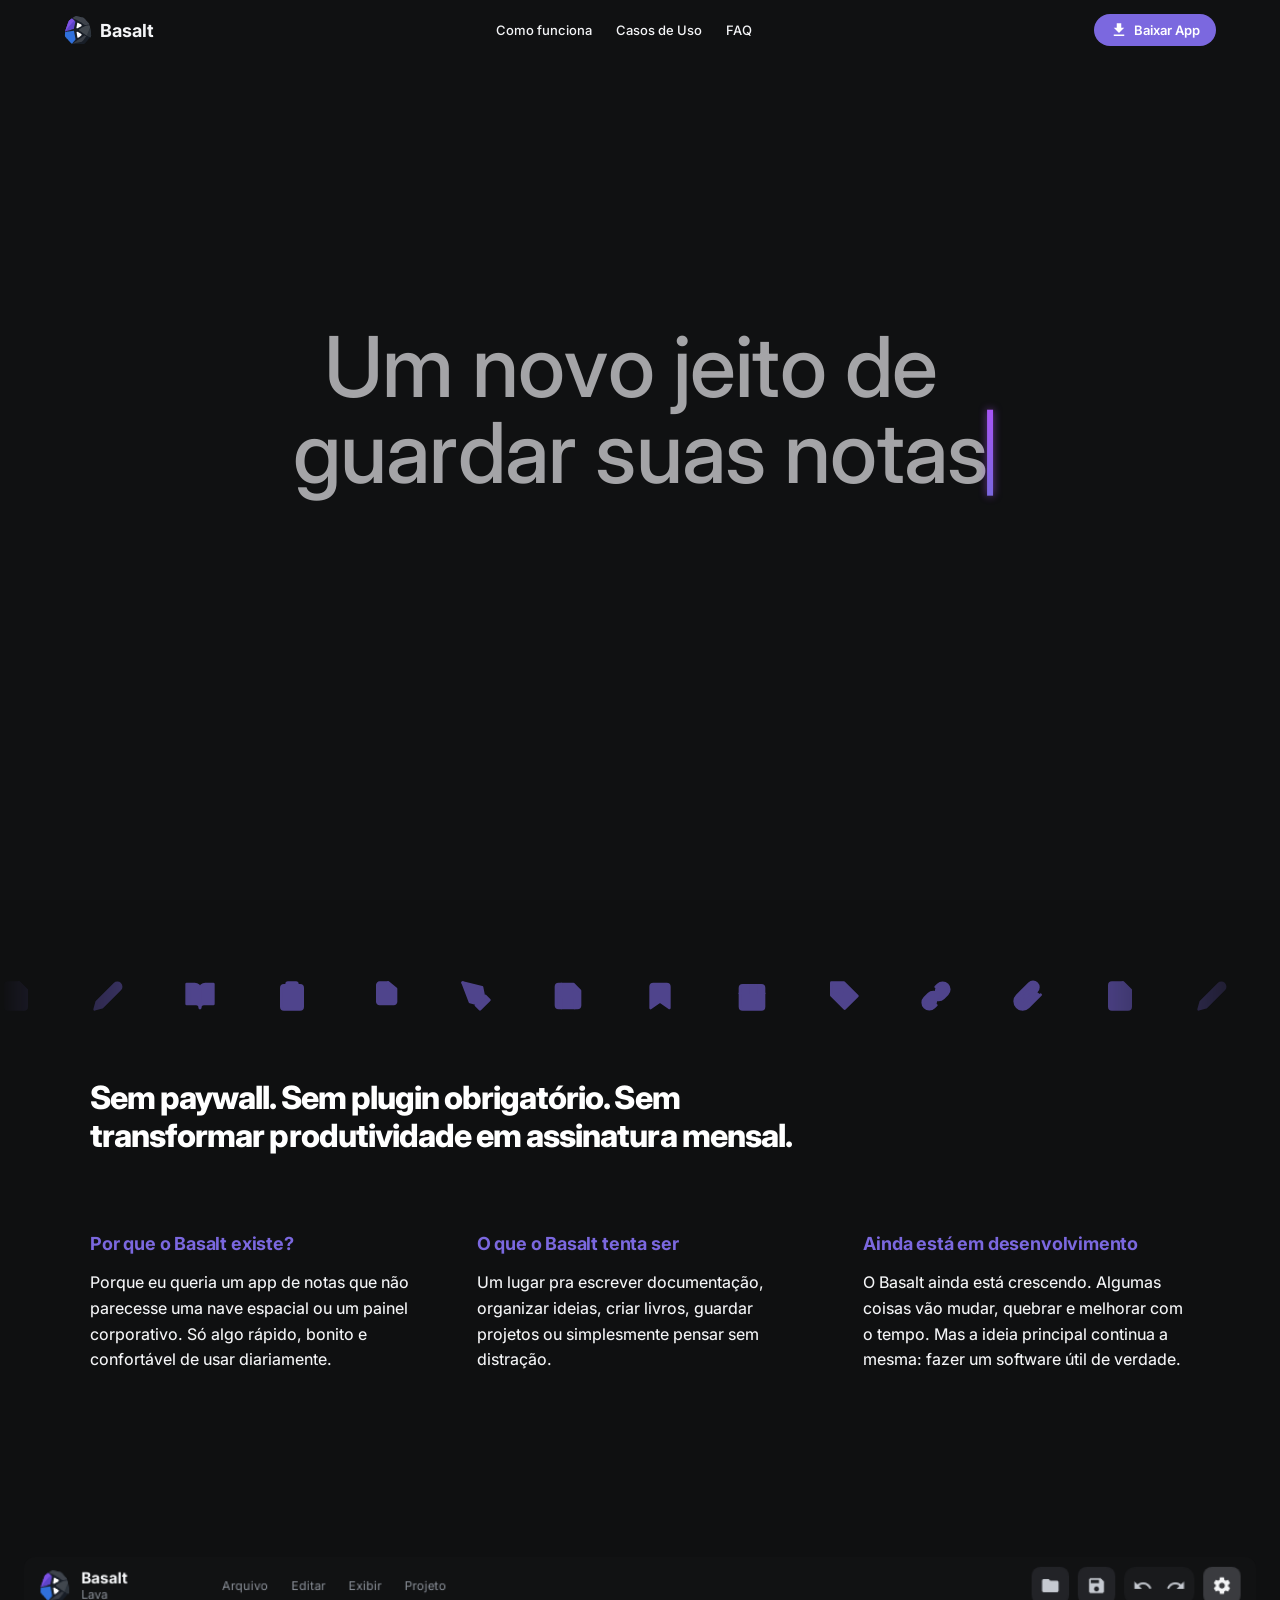
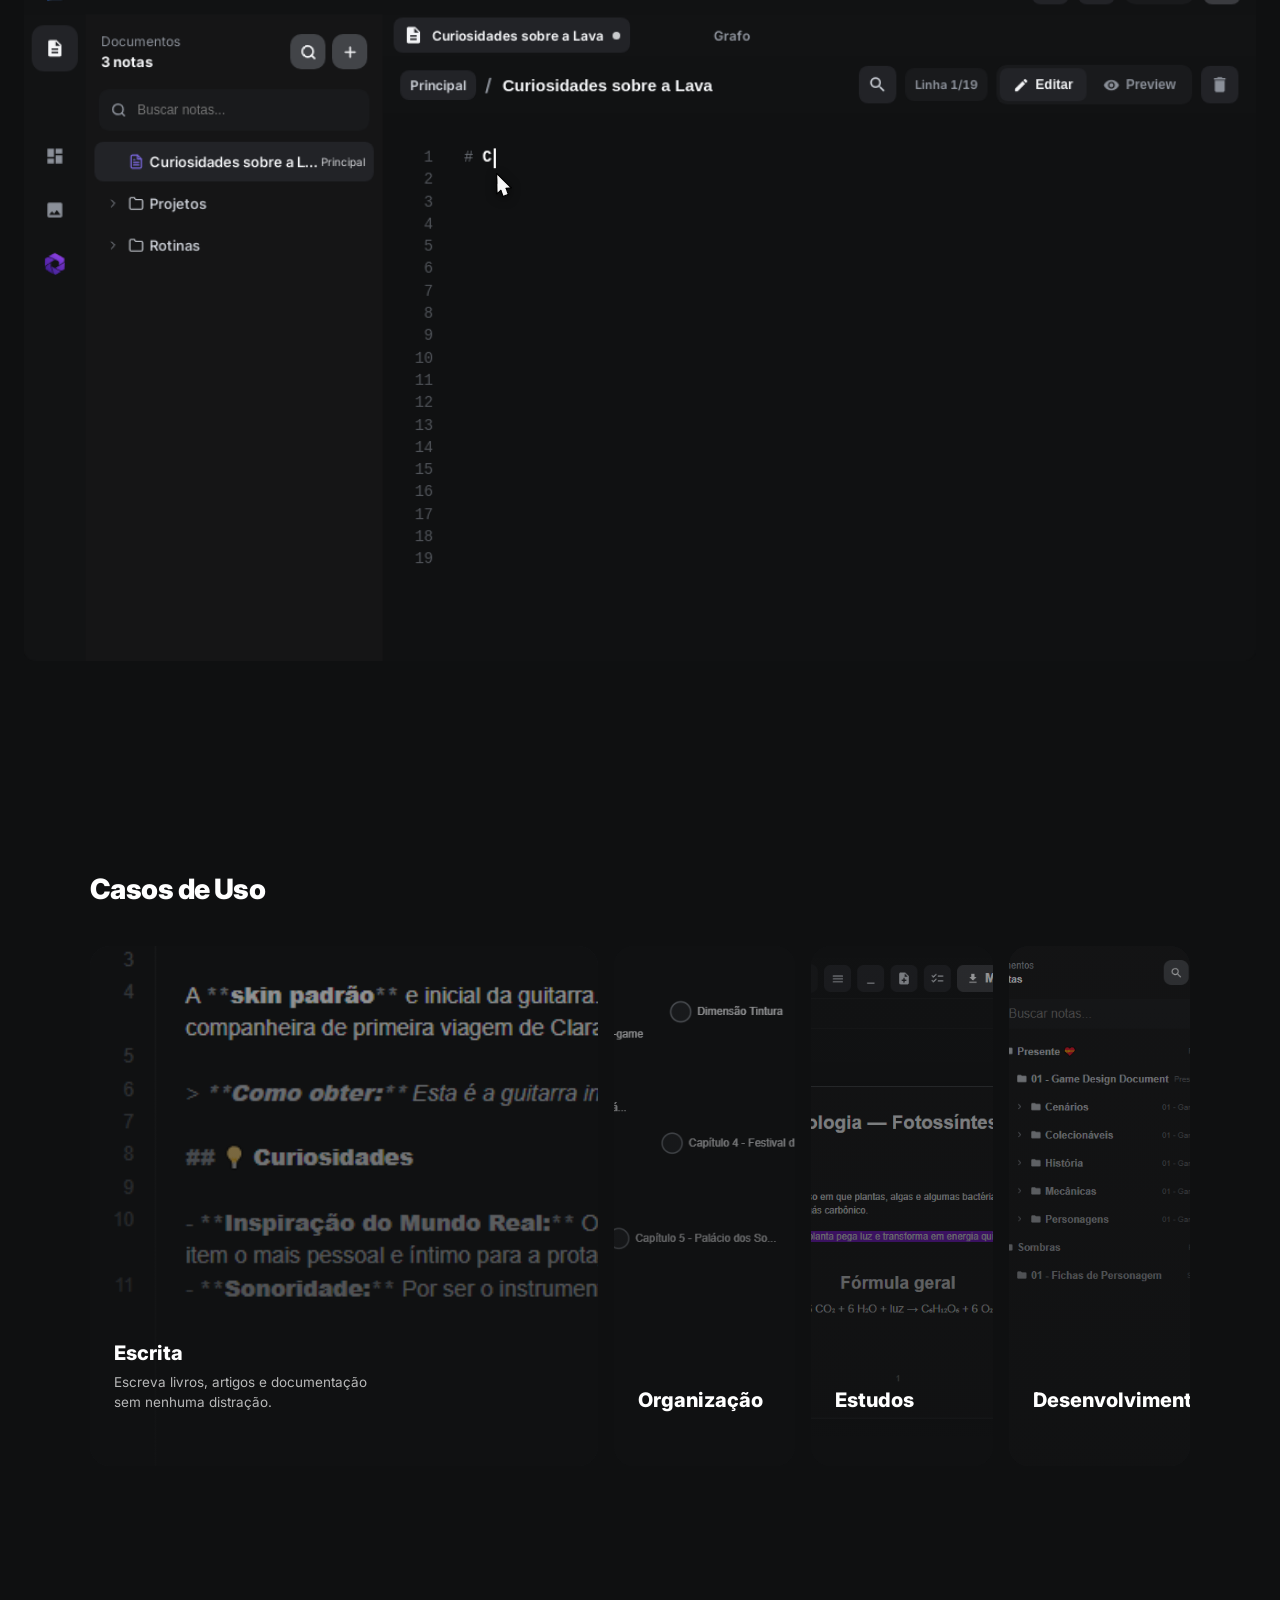
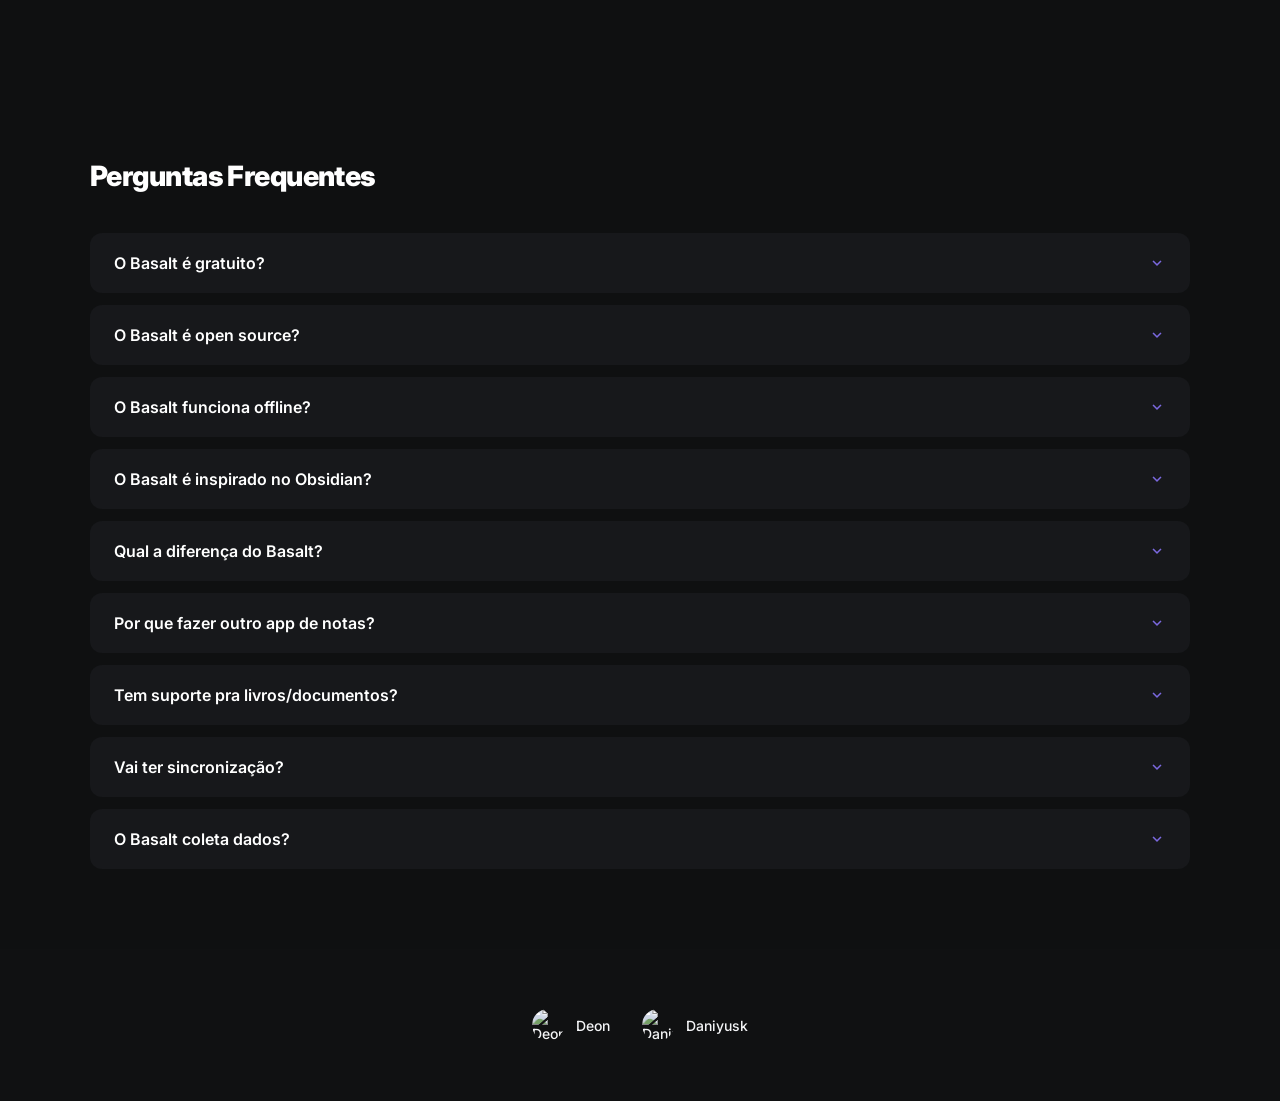
==== commit 69772d64: "refactor: reestruturar URLs para navegação mais limpa" ====
--- a/index.html
+++ b/index.html
@@ -16,7 +16,7 @@
 
   <header class="main-nav-header">
     <div class="nav-container">
-      <a href="index.html" class="nav-logo">
+      <a href="./" class="nav-logo">
         <img src="images/basalt_logo_solo_white.svg" alt="Basalt Logo" />
         <span>Basalt</span>
       </a>
@@ -24,10 +24,10 @@
         <a href="#interactive-preview">Como funciona</a>
         <a href="#use-cases">Casos de Uso</a>
         <a href="#faq">FAQ</a>
-        <a href="download.html" class="nav-btn-mobile">Baixar</a>
+        <a href="download/" class="nav-btn-mobile">Baixar</a>
       </nav>
       <div class="nav-cta">
-        <a href="download.html" class="btn-nav-primary">
+        <a href="download/" class="btn-nav-primary">
           <span class="material-icons">file_download</span>
           <span>Baixar App</span>
         </a>
@@ -49,7 +49,7 @@
         <span class="intro-title-text"></span><span class="type-cursor"></span>
       </h1>
       <div class="intro-actions">
-        <a href="download.html" class="btn btn-primary" id="btn-download">Baixar App</a>
+        <a href="download/" class="btn btn-primary" id="btn-download">Baixar App</a>
         <a href="#use-cases" class="btn btn-secondary">Casos de uso</a>
       </div>
       <p class="intro-badge-notice">Aplicativo em fase de testes</p>
